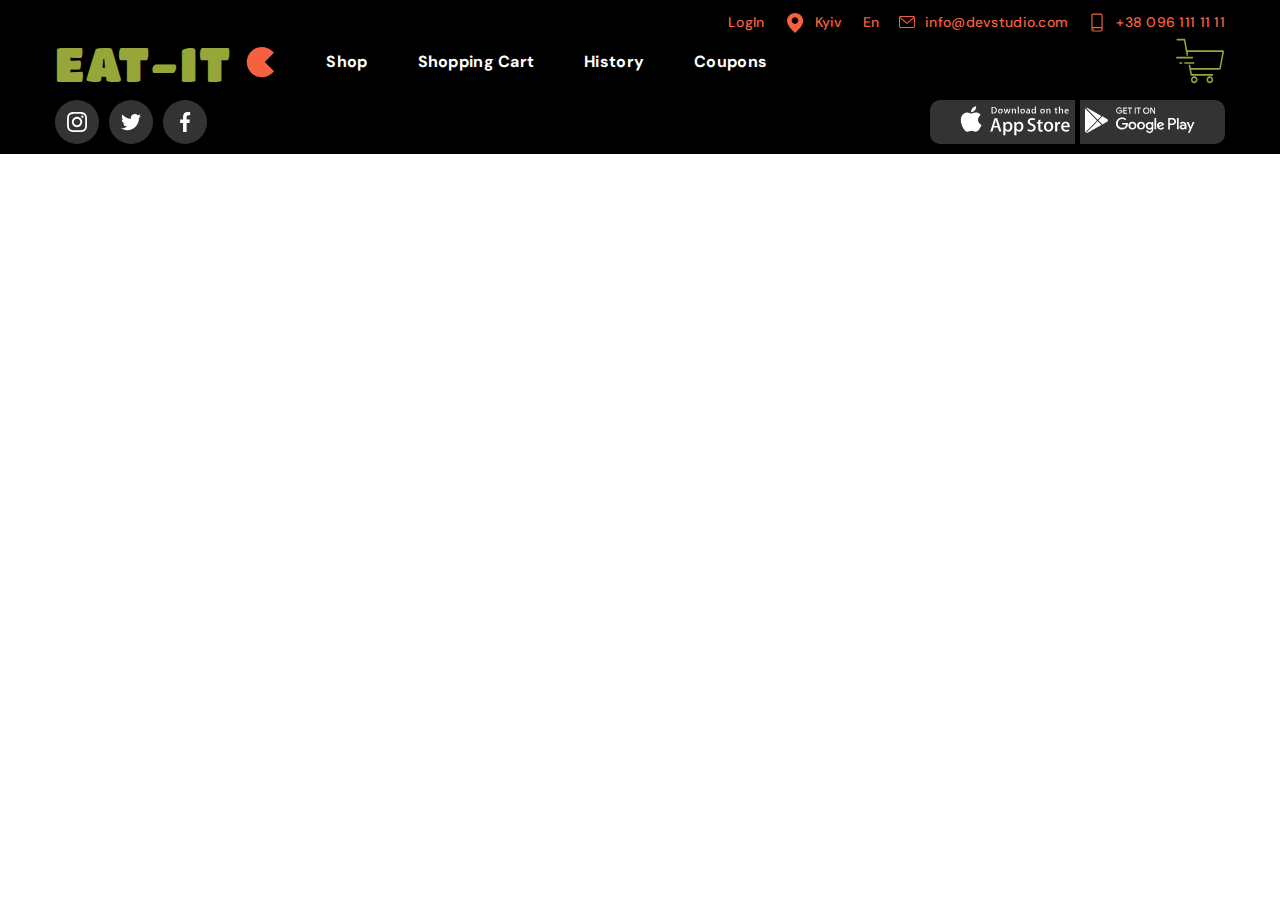
==== cart.html @ 30fa9523 "shop page" ====
<!DOCTYPE html>
<html lang="en">
  <head>
    <meta charset="UTF-8" />
    <meta http-equiv="X-UA-Compatible" content="IE=edge" />
    <meta name="viewport" content="width=device-width, initial-scale=1.0" />
    <link rel="preconnect" href="https://fonts.googleapis.com" />
    <link rel="preconnect" href="https://fonts.gstatic.com" crossorigin />
    <link
      href="https://fonts.googleapis.com/css2?family=DM+Sans:wght@400;500;700&family=Titan+One&display=swap"
      rel="stylesheet"
    />
    <link
      rel="stylesheet"
      href="https://cdnjs.cloudflare.com/ajax/libs/modern-normalize/1.1.0/modern-normalize.min.css"
      integrity="sha512-wpPYUAdjBVSE4KJnH1VR1HeZfpl1ub8YT/NKx4PuQ5NmX2tKuGu6U/JRp5y+Y8XG2tV+wKQpNHVUX03MfMFn9Q=="
      crossorigin="anonymous"
      referrerpolicy="no-referrer"
    />
    <link rel="stylesheet" href="./css/main.min.css" />
    <title>Eat-it</title>
  </head>
  <body>
    <header class="header">
      <div class="container">
        <ul class="site-settings list">
          <li class="site-settings__item">
            <a class="site-settings__link link login" href="#">LogIn</a>
          </li>
          <li class="site-settings__item">
            <a class="site-settings__link link location" href="#">
              <svg class="site-settings__icon" width="20" height="20">
                <use href="./images/icons.svg#icon-location"></use>
              </svg>
              Kyiv</a
            >
          </li>
          <li class="site-settings__item">
            <a class="site-settings__link link language" href="#">En</a>
          </li>
          <li class="site-settings__item">
            <a class="site-settings__link link" href="mailto:info@devstudio.com">
              <svg class="site-settings__icon" width="16" height="12">
                <use href="./images/icons.svg#icon-email"></use>
              </svg>
              info@devstudio.com</a
            >
          </li>
          <li class="site-settings__item">
            <a class="site-settings__link link" href="tel:+380961111111">
              <svg class="site-settings__icon" width="18" height="25">
                <use href="./images/icons.svg#icon-smartphone"></use>
              </svg>
              +38 096 111 11 11</a
            >
          </li>
        </ul>

        <div class="nav__wrapper">
          <a class="logo" href="index.html"
            >Eat-it
            <svg class="logo__icon" width="32" height="38">
              <use href="./images/icons.svg#icon-logo"></use>
            </svg>
          </a>
          <nav>
            <ul class="nav list">
              <li class="nav__item">
                <a href="./index.html" class="nav__link link">Shop</a>
              </li>
              <li class="nav__item">
                <a href="./cart.html" class="nav__link nav__link--current link">Shopping Cart</a>
              </li>
              <li class="nav__item"><a href="" class="nav__link link">History</a></li>
              <li class="nav__item"><a href="" class="nav__link link">Coupons</a></li>
            </ul>
          </nav>

          <div class="menu-box">
            <button class="open-menu-button" type="button" data-menu-open>
              <svg class="menu-button__icon" width="40" height="40">
                <use href="./images/icons.svg#icon-menu"></use>
              </svg>
            </button>
            <a href="" class="basket">
              <svg class="basket-icon--green" width="50" height="50">
                <use href="./images/icons.svg#icon-basket"></use>
              </svg>
            </a>
          </div>
        </div>

        <!-- Mobile menu____________________________ -->
        <div class="mob-menu is-hidden" data-menu>
          <button class="mob-close-button" data-menu-close>
            <svg class="mob-close-button__icon">
              <use href="./images/icons/icons.svg#icon-close-modal-window"></use>
            </svg>
          </button>
          <ul class="mob-nav-list list">
            <li class="mob-nav-list__item">
              <a class="mob-nav-list__link link mob-nav-list__link--current" href="./index.html"
                >Студия</a
              >
            </li>
            <li class="mob-nav-list__item">
              <a class="mob-nav-list__link link" href="./portfolio.html">Портфолио</a>
            </li>

            <li class="mob-nav-list__item">
              <a class="mob-nav-list__link link" href="">Контакты</a>
            </li>
          </ul>

          <div class="mob-bottom">
            <ul class="mob-auth-list list">
              <li class="mob-auth-list__item">
                <a class="mob-auth-list__link link mob-tel" href="tel:+380961111111">
                  +38 096 111 11 11</a
                >
              </li>

              <li class="mob-auth-list__item">
                <a class="mob-auth-list__link link mob-mail" href="mailto:info@devstudio.com">
                  info@devstudio.com</a
                >
              </li>
            </ul>

            <ul class="mob-social-list list">
              <li class="mob-social-list__item">
                <a
                  class="mob-social-list__link link"
                  href="https://www.instagram.com/"
                  target="_blank"
                  rel="noopener noreferrer"
                >
                  Instagram
                </a>
              </li>

              <li class="mob-social-list__item">
                <a
                  class="mob-social-list__link link"
                  href="https://twitter.com/"
                  target="_blank"
                  rel="noopener noreferrer"
                >
                  Twitter
                </a>
              </li>

              <li class="mob-social-list__item">
                <a
                  class="mob-social-list__link link"
                  href="https://www.facebook.com/"
                  target="_blank"
                  rel="noopener noreferrer"
                >
                  Facebook
                </a>
              </li>

              <li class="mob-social-list__item">
                <a
                  class="mob-social-list__link link"
                  href="https://www.linkedin.com/"
                  target="_blank"
                  rel="noopener noreferrer"
                >
                  LinkedIn
                </a>
              </li>
            </ul>
          </div>
        </div>
      </div>
    </header>

    <main></main>

    <footer class="footer">
      <div class="container footer-container">
        <!-- social -->
        <ul class="social-list list">
          <li class="social-list__item">
            <a
              class="social-list__circle social-list__circle--transparent"
              href="https://www.instagram.com/"
              target="_blank"
              rel="noopener noreferrer"
            >
              <svg class="social-list__icon social-list__icon--white">
                <use href="./images/icons.svg#icon-instagram"></use>
              </svg>
            </a>
          </li>

          <li class="social-list__item">
            <a
              class="social-list__circle social-list__circle--transparent"
              href="https://twitter.com/"
              target="_blank"
              rel="noopener noreferrer"
            >
              <svg class="social-list__icon social-list__icon--white">
                <use href="./images/icons.svg#icon-twitter"></use>
              </svg>
            </a>
          </li>

          <li class="social-list__item">
            <a
              class="social-list__circle social-list__circle--transparent"
              href="https://www.facebook.com/"
              target="_blank"
              rel="noopener noreferrer"
            >
              <svg class="social-list__icon social-list__icon--white">
                <use href="./images/icons.svg#icon-facebook"></use>
              </svg>
            </a>
          </li>
        </ul>
        <ul class="apps list">
          <li class="apps__item apps__item--apple">
            <a
              class="apps__link apps__link--apple"
              href="https://www.apple.com/ua/app-store/"
              target="_blank"
              rel="noopener noreferrer"
            >
              <svg class="apps__icon" width="112" height="40">
                <use href="./images/icons.svg#icon-appstore"></use></svg
            ></a>
          </li>
          <li class="apps__item">
            <a
              class="apps__link apps__link--android"
              href="https://play.google.com/store/games?hl=ru&gl=US"
              target="_blank"
              rel="noopener noreferrer"
            >
              <svg class="apps__icon" width="112" height="40">
                <use href="./images/icons.svg#icon-playmarket"></use></svg
            ></a>
          </li>
        </ul>
      </div>
    </footer>
    <script src="./js/menu.js"></script>
  </body>
</html>
---- css/main.min.css ----
:root{--background-white: #ffffff;--background-white-transperent:rgba(255, 255, 255,0.2);--background-dark-gray: #323232;--background-black: #000000;--text-black: #000000;--text-white: #ffffff;--text-gray: #666666;--accent-green: #96A638;--accent-green-hover: #b5c944;--accent-orange: #F66141;--accent-orange-hover: #f84720;--font-main: dm sans, sans-serif;--font-decor: titan one, sans-serif;--card-gap: 30px;--card-item-count: 1;--shadow: 0px 1px 3px rgba(0, 0, 0, 0.12), 0px 1px 1px rgba(0, 0, 0, 0.14), 0px 2px 1px rgba(0, 0, 0, 0.2);--card-shadow: 0px 1px 1px rgba(0, 0, 0, 0.12), 0px 4px 4px rgba(0, 0, 0, 0.06), 1px 4px 6px rgba(0, 0, 0, 0.16);--cubic-bezier: cubic-bezier(0.4, 0, 0.2, 1);--time-animatio: 250ms;--transition-color: color var(--time-animatio) var(--cubic-bezier)}*,*::before,*::after{box-sizing:border-box}body{margin:0px;background-color:var(--background-white);font-family:var(--font-main);font-style:normal;font-weight:500;font-size:14px;line-height:1.3;color:var(--text-black);letter-spacing:.03em}body.no-scroll{position:fixed}img{display:block;max-width:100%}p{margin-top:0px;margin-bottom:0px}.list{padding:0;margin:0;list-style:none}.link{text-decoration:none;color:inherit}h1,h2,h3{margin:0}.goods{margin:50px 0}.container{padding:0px 15px;margin-left:auto;margin-right:auto}@media screen and (min-width: 480px){.container{width:480px}}@media screen and (min-width: 768px){.container{width:768px}}@media screen and (min-width: 1200px){.container{width:1200px}}.title{margin-top:0px;margin-bottom:0px;color:var(--text-dark-gray)}.section{padding:60px 0px}.section__title{margin-bottom:30px;font-weight:700;font-size:36px;line-height:1.2;text-align:center;letter-spacing:.03em}@media screen and (min-width: 1200px){.section__title{margin-bottom:50px}}@media screen and (min-width: 1200px){.section{padding:94px 0px}}.visually-hidden{position:absolute;white-space:nowrap;width:1px;height:1px;overflow:hidden;border:0;padding:0;clip:rect(0 0 0 0);clip-path:inset(50%);margin:-1px}.button{display:flex;align-items:center;justify-content:center;min-width:200px;min-height:50px;padding:10px 30px;margin-left:auto;margin-right:auto;text-align:center;font-weight:700;font-size:16px;line-height:1.8;letter-spacing:.06em;cursor:pointer;color:var(--text-white);background-color:var(--accent-green);border:1px solid rgba(0,0,0,0);border-radius:4px;transition:background-color var(--time-animatio) var(--cubic-bezier),color var(--time-animatio) var(--cubic-bezier)}.button:hover,.button:focus{color:var(--text-balck);background-color:var(--accent-green-hover)}.mob-menu{position:fixed;left:0;top:0;width:100vw;height:100vh;padding:40px 48px;background-color:var(--background-black);display:flex;flex-direction:column;justify-content:space-between;overflow-y:auto;transform:translateX(0%);transition:transform var(--time-animatio) var(--cubic-bezier);color:var(--accent-orange)}.mob-menu.is-hidden{pointer-events:none;transform:translateX(100%)}.mob-close-button{position:absolute;top:10px;right:15px;padding:0;border:rgba(0,0,0,0);background-color:rgba(0,0,0,0);display:flex;justify-content:center;align-items:center;fill:var(--background-white);transform:rotate(0deg);cursor:pointer;transition:fill var(--time-animatio) var(--cubic-bezier),transform var(--time-animatio) var(--cubic-bezier)}.mob-close-button:hover,.mob-close-button:focus{fill:var(--accent);transform:rotate(90deg)}.mob-close-button__icon{width:40px;height:40px}.user__icon{margin-right:30px}.user-wrapper{display:flex;align-items:center}.user-name{font-weight:500;font-size:30px;line-height:1.175;letter-spacing:.02em}.mob-nav-list__item{margin-bottom:32px}.mob-nav-list__link{font-weight:500;font-size:30px;line-height:1.175;letter-spacing:.02em;color:var(--text-dark-gray);transition:var(--time-animatio) var(--cubic-bezier)}.mob-nav-list__link:hover,.mob-nav-list__link:focus{color:var(--accent-green-hover)}.mob-auth-list__item{margin-bottom:32px}.mob-tel{font-weight:500;font-size:20px;line-height:1.176;letter-spacing:.02em;color:var(--accent);transition:var(--time-animatio) var(--cubic-bezier)}.mob-tel:hover{color:var(--accent-green-hover)}@media screen and (min-width: 480px){.mob-tel{font-size:34px}}.mob-mail{font-weight:500;font-size:20px;line-height:28px;letter-spacing:.02em;transition:var(--time-animatio) var(--cubic-bezier)}.mob-mail:hover{color:var(--accent-green-hover)}.card-set{display:flex;flex-wrap:wrap;gap:var(--card-gap);align-items:center}.card-set__item{flex-basis:calc((100% - (var(--card-item-count) - 1)*var(--card-gap))/var(--card-item-count))}.logo{font-family:var(--font-decor);font-weight:400;font-size:48px;line-height:1.15;letter-spacing:.04em;text-transform:uppercase;color:var(--accent-green);text-decoration:none;margin-right:20px;transition:color var(--time-animatio) var(--cubic-bezier)}@media screen and (min-width: 1200px){.logo{margin-right:50px}}.logo:hover{color:var(--accent-green-hover)}.logo__icon{fill:var(--accent-orange)}.social-list{display:flex;justify-content:center}.social-list__item:not(:last-child){margin-right:10px}.social-list__circle{display:flex;justify-content:center;align-items:center;width:44px;height:44px;border-radius:50%;transition:background-color var(--time-animatio) var(--cubic-bezier)}.social-list__circle:hover,.social-list__circle:focus{background-color:var(--accent)}.social-list__icon{width:20px;height:20px;fill:var(--background-white);transition:fill var(--time-animatio) var(--cubic-bezier)}.social-list__circle:hover .social-list__icon,.social-list__circle:focus .social-list__icon{fill:var(--background-white)}.social-list__circle--transparent{background-color:var(--background-white-transperent)}.social-list__circle--transparent:hover,.social-list__circle--transparent:focus{background-color:var(--accent-orange)}.backdrop{position:fixed;top:0;left:0;z-index:2;width:100%;height:100%;background-color:rgba(0,0,0,.2);transition:opacity var(--time-animatio) var(--cubic-bezier)}.backdrop.is-hidden{opacity:0;pointer-events:none}.modal{position:absolute;top:50%;left:50%;transform:translate(-50%, -50%) scale(1);width:100%;max-width:450px;height:100%;max-height:609px;background-color:var(--background-white);border-radius:4px;padding:40px;transition:transform var(--time-animatio) var(--cubic-bezier)}.backdrop.is-hidden .modal{transform:translate(-50%, -50%) scale(0.9)}@media screen and (max-height: 609px){.modal{overflow-y:auto}}@media screen and (min-width: 1200px){.modal{max-width:528px;max-height:581px}}.close-button{position:absolute;top:8px;right:8px;width:30px;height:30px;border-radius:50%;display:flex;justify-content:center;align-items:center;fill:var(--text-black);background:var(--background-white);border:1px solid rgba(0,0,0,.1);box-shadow:0px 1px 3px rgba(0,0,0,0),0px 1px 1px rgba(0,0,0,0),0px 2px 1px rgba(0,0,0,0);transition:box-shadow var(--time-animatio) var(--cubic-bezier),fill var(--time-animatio) var(--cubic-bezier)}.close-button:hover,.close-button:focus{box-shadow:0px 1px 3px rgba(0,0,0,.12),0px 1px 1px rgba(0,0,0,.14),0px 2px 1px rgba(0,0,0,.2);fill:var(--accent)}.close-button__icon{width:18px;height:18px}.form-title{font-weight:700;font-size:20px;line-height:1.15;text-align:center;letter-spacing:.03em;color:var(--text-dark-gray);margin-bottom:12px}.feedback-input__label{display:block;margin-bottom:4px;font-size:12px;line-height:1.16;letter-spacing:.01em}.feedback-input__wrap{position:relative;margin-bottom:10px}.feedback-input{width:100%;height:40px;border:1px solid var(--border-gray);border-radius:4px;outline:none;padding-left:41px;transition:border var(--time-animatio) var(--cubic-bezier)}.feedback-input:hover,.feedback-input:focus{border:1px solid var(--accent)}.feedback-input__icon{position:absolute;left:12px;top:50%;transform:translateY(-50%);transition:fill var(--time-animatio) var(--cubic-bezier)}.feedback-input:hover+.feedback-input__icon,.feedback-input:focus+.feedback-input__icon{fill:var(--accent)}.user-text{width:100%;min-height:120px;border:1px solid var(--border-gray);border-radius:4px;outline:none;resize:none;padding:16px 12px;margin-bottom:20px;transition:border var(--time-animatio) var(--cubic-bezier)}.user-text::placeholder{font-size:14px;line-height:1.14;letter-spacing:.01em;color:rgba(117,117,117,.5)}.user-text:hover,.user-text:focus{border:1px solid var(--accent)}.privacy{margin-bottom:30px}.privacy__text{display:flex;align-items:center;justify-content:center;font-size:12px;line-height:1;letter-spacing:.03em;color:var(--text-gray);cursor:pointer}@media screen and (min-width: 1200px){.privacy__text{font-size:14px}}.privacy__checkbox{width:16px;height:15px;border:2px solid #212121;border-radius:2px;display:flex;align-items:center;justify-content:center;margin-right:7px;transition:border var(--time-animatio) var(--cubic-bezier)}.privacy__text:hover .privacy__checkbox{border:2px solid var(--accent)}.checkbox:focus+.privacy__text .privacy__checkbox{border:2px solid var(--accent)}.checkbox:checked+.privacy__text .privacy__checkbox{background-color:var(--accent);border:2px solid var(--accent)}.privacy__icon{fill:rgba(0,0,0,0)}.checkbox:checked+.privacy__text .privacy__icon{fill:var(--background-white)}.privacy__link{color:var(--accent)}.feedback__button{margin-left:auto;margin-right:auto;transition:background-color var(--time-animatio) var(--cubic-bezier)}.header{font-weight:500;line-height:1.1;letter-spacing:.02em;border-bottom:1px solid var(--border-gray);background-color:var(--background-black);width:100%;z-index:1;padding-top:10px}.site-settings{display:none}@media screen and (min-width: 1200px){.site-settings{display:flex;justify-content:end;align-items:center;flex-wrap:wrap}}.site-settings__link{font-size:14px;display:flex;align-items:center;color:var(--accent-orange);transition:color var(--time-animatio) var(--cubic-bezier)}.site-settings__link:hover,.site-settings__link:focus{color:var(--accent-green)}.site-settings__link .site-settings__icon{margin-right:10px;fill:currentColor;height:100%}.site-settings__item:not(:last-child){margin-right:20px}.nav__wrapper{display:flex;align-items:center;justify-content:start;flex-wrap:wrap}.nav{display:none}@media screen and (min-width: 768px){.nav{display:flex;flex-wrap:wrap}}.nav__item:not(:last-child){margin-right:50px}@media screen and (min-width: 768px){.nav__item:not(:last-child){margin-right:20px}}@media screen and (min-width: 1200px){.nav__item:not(:last-child){margin-right:50px}}.nav__link{font-weight:700;font-size:16px;line-height:1.3;padding:10px 0px;color:var(--text-white);transition:color var(--time-animatio) var(--cubic-bezier)}.nav__link:hover{color:var(--accent-orange)}.menu-box{margin-left:auto}.open-menu-button{margin-left:auto;background-color:rgba(0,0,0,0);border:none;fill:var(--text-white);transition:fill var(--time-animatio) var(--cubic-bezier)}@media screen and (min-width: 768px){.open-menu-button{display:none}}.open-menu-button:hover{fill:var(--accent-green-hover)}.basket{margin-left:auto}.basket-icon--green{fill:var(--accent-green)}.basket-icon--green:hover{fill:var(--accent-green-hover)}.nav-list{display:none}@media screen and (min-width: 768px){.nav-list{display:flex}.nav-list__item{display:flex;flex-wrap:wrap;align-items:center;padding-top:32px;padding-bottom:32px;position:relative}.nav-list .nav-list__item+.nav-list__item{margin-left:50px}.nav-list .nav-list__link{text-decoration:none;color:var(--text-dark-gray);transition:color var(--time-animatio) var(--cubic-bezier)}.nav-list .nav-list__link:hover,.nav-list .nav-list__link:focus,.nav-list .nav-list__link--current{color:var(--accent)}.nav-list .nav-list__link--current::after{content:" ";background-color:var(--accent);height:4px;width:100%;border-radius:2px;position:absolute;left:0;bottom:0px}}:root{--card-gap: 16px}.filter{background-color:var(--background-black);padding-top:20px;padding-bottom:20px;border-radius:0px 0px 10px 10px}.shops{justify-content:center}.shops__link{background-color:var(--background-dark-gray);width:110px;height:110px;display:block;padding:5px;border:1px solid var(--accent-orange);border-radius:10px;transition:background-color var(--time-animatio) var(--cubic-bezier)}.shops__link:hover{background-color:var(--accent-orange)}.shops__icon{fill:var(--accent-orange);transition:fill var(--time-animatio) var(--cubic-bezier)}.shops__link:hover .shops__icon{fill:var(--background-white)}.goods__list{--card-item-count: 4;margin-bottom:30px;justify-content:center}.goods__item{display:flex;flex-direction:column;justify-content:space-between;align-items:center;height:500px;padding:15px;background-color:var(--background-white)}.goods__item:hover{box-shadow:0px 1px 1px rgba(0,0,0,.12),0px 4px 4px rgba(0,0,0,.06),1px 4px 6px rgba(0,0,0,.16)}.goods__name{font-weight:700;font-size:22px;line-height:1.3;text-align:center;margin-bottom:20px}.goods__image{margin:0 auto;margin-bottom:20px}.goods__description{font-size:14px;line-height:1.3;text-align:center;color:var(--text-gray);margin-bottom:10px;flex-grow:1}.goods__prise{font-weight:700;font-size:20px;line-height:1.3;text-align:center;color:var(--text-black);margin-bottom:10px}.goods__button{margin-top:auto}.order{justify-content:end}.basket-icon--black{margin-left:10px;fill:var(--background-black)}.footer{padding-top:10px;padding-bottom:10px;background-color:var(--background-black)}.footer-container{display:flex;justify-content:space-between;align-items:center}.social-list{justify-content:center}.social-list__icon--white{fill:var(--background-white)}.apps{display:flex;align-items:c}.apps__item:not(:last-child){margin-right:5px}.apps__link--apple{border-radius:10px 0px 0px 10px;padding:0px 3px 0px 30px}.apps__link--android{border-radius:0px 10px 10px 0px;padding:0px 30px 0px 3px}.apps__link{display:block;background-color:var(--background-white-transperent);transition:background-color var(--time-animatio) var(--cubic-bezier)}.apps__link:hover{background-color:var(--accent-orange)}/*# sourceMappingURL=main.min.css.map */
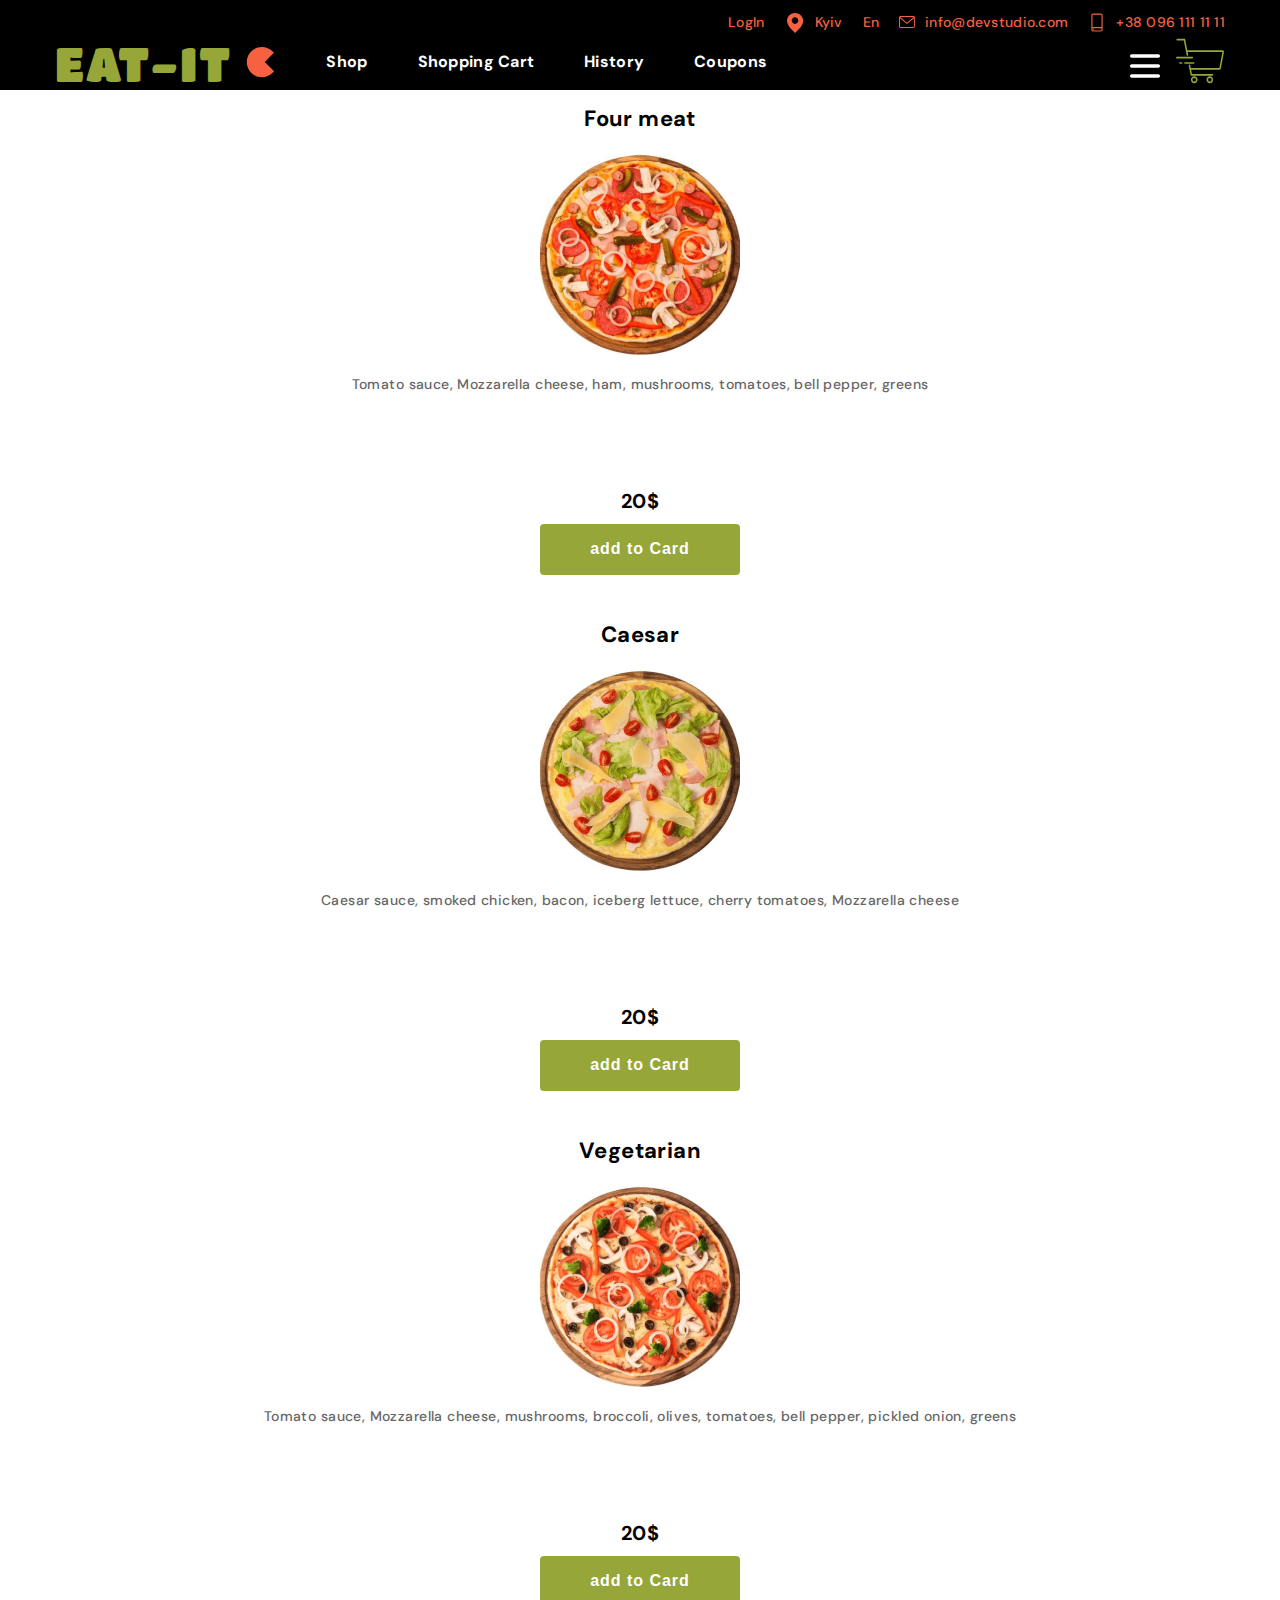
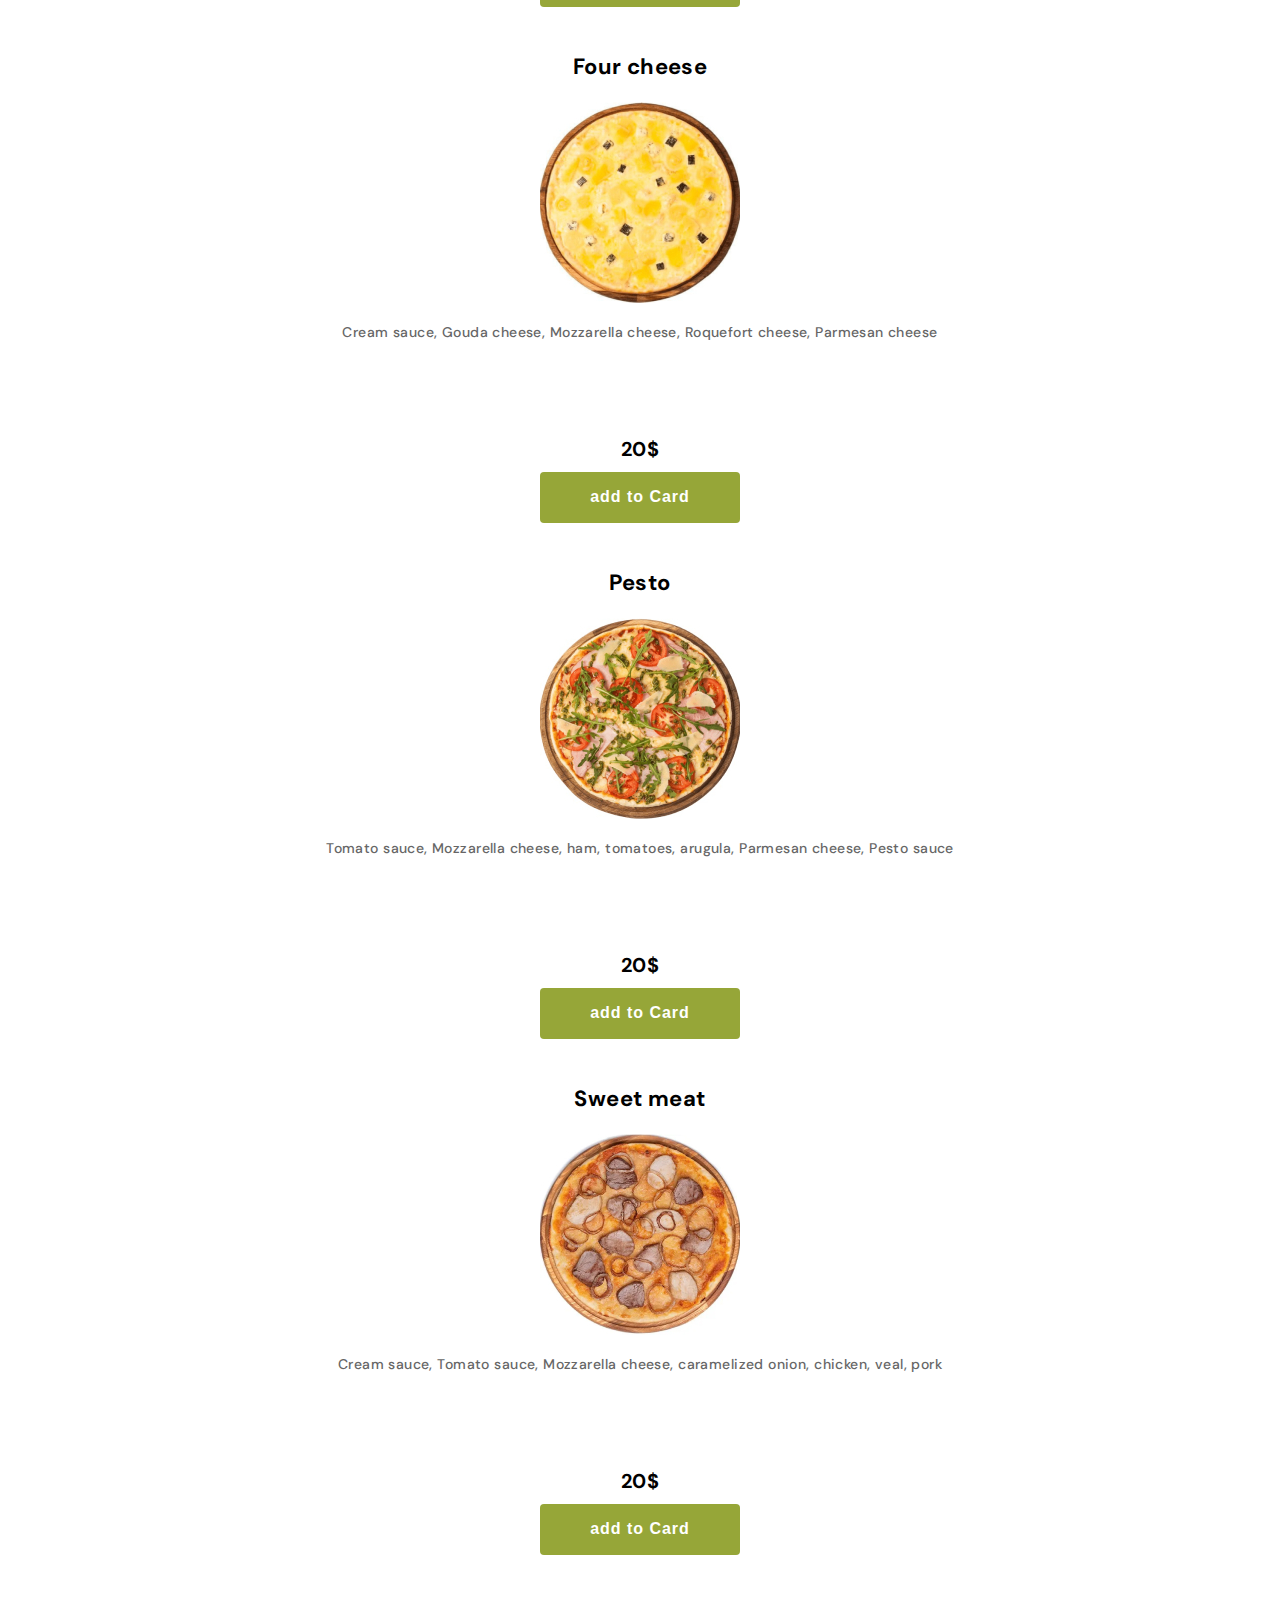
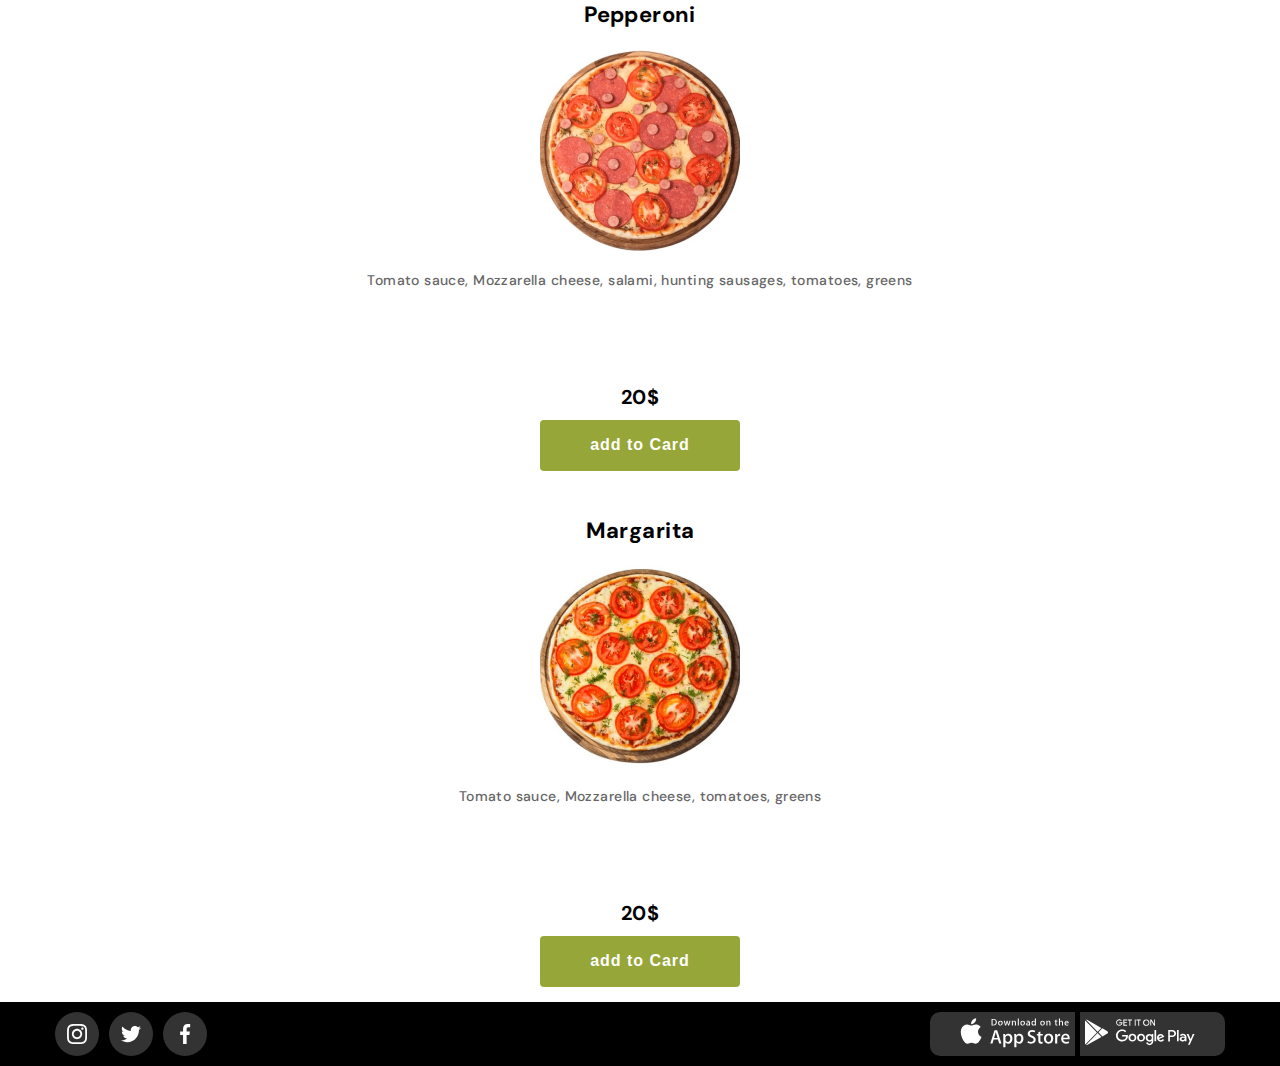
==== commit e01fab5e: "cart" ====
--- a/cart.html
+++ b/cart.html
@@ -94,7 +94,7 @@
         <div class="mob-menu is-hidden" data-menu>
           <button class="mob-close-button" data-menu-close>
             <svg class="mob-close-button__icon">
-              <use href="./images/icons/icons.svg#icon-close-modal-window"></use>
+              <use href="./images/icons.svg#icon-close"></use>
             </svg>
           </button>
           <ul class="mob-nav-list list">
@@ -177,7 +177,187 @@
       </div>
     </header>
 
-    <main></main>
+    <main>
+      <section>
+        <div class="container">
+          <h2 class="visually-hidden">Basket</h2>
+          <ul class="basket__list list card-set">
+            <li class="goods__item card-set__item">
+              <div class="goods__wrapper">
+                <h3 class="goods__name">Four meat</h3>
+                <div class="thumb">
+                  <img
+                    class="goods__image"
+                    srcset="./images/jpeg/Pizza1-@1.jpg 1x, ./images/jpeg/Pizza1-@2.jpg 2x"
+                    src="./images/jpeg/Pizza1-@1.jpg"
+                    alt="pizza"
+                    width="200"
+                  />
+                </div>
+              </div>
+              <p class="goods__description">
+                Tomato sauce, Mozzarella cheese, ham, mushrooms, tomatoes, bell pepper, greens
+              </p>
+              <div class="goods__box">
+                <p class="goods__prise">20$</p>
+                <button class="goods__button button">add to Card</button>
+              </div>
+            </li>
+
+            <li class="goods__item card-set__item">
+              <div class="goods__wrapper">
+                <h3 class="goods__name">Caesar</h3>
+                <div class="thumb">
+                  <img
+                    class="goods__image"
+                    srcset="./images/jpeg/Pizza2-@1.jpg 1x, ./images/jpeg/Pizza2-@2.jpg 2x"
+                    src="./images/jpeg/Pizza2-@1.jpg"
+                    alt="pizza"
+                    width="200"
+                  />
+                </div>
+                <p class="goods__description">
+                  Caesar sauce, smoked chicken, bacon, iceberg lettuce, cherry tomatoes, Mozzarella
+                  cheese
+                </p>
+              </div>
+              <div class="goods__box">
+                <p class="goods__prise">20$</p>
+                <button class="goods__button button">add to Card</button>
+              </div>
+            </li>
+
+            <li class="goods__item card-set__item">
+              <div class="goods__wrapper">
+                <h3 class="goods__name">Vegetarian</h3>
+                <div class="thumb">
+                  <img
+                    class="goods__image"
+                    srcset="./images/jpeg/Pizza3-@1.jpg 1x, ./images/jpeg/Pizza3-@2.jpg 2x"
+                    src="./images/jpeg/Pizza3-@1.jpg"
+                    alt="pizza"
+                    width="200"
+                  />
+                </div>
+                <p class="goods__description">
+                  Tomato sauce, Mozzarella cheese, mushrooms, broccoli, olives, tomatoes, bell
+                  pepper, pickled onion, greens
+                </p>
+              </div>
+              <div class="goods__box">
+                <p class="goods__prise">20$</p>
+                <button class="goods__button button">add to Card</button>
+              </div>
+            </li>
+            <li class="goods__item card-set__item">
+              <div class="goods__wrapper">
+                <h3 class="goods__name">Four cheese</h3>
+                <div class="thumb">
+                  <img
+                    class="goods__image"
+                    srcset="./images/jpeg/Pizza4-@1.jpg 1x, ./images/jpeg/Pizza-@2.jpg 2x"
+                    src="./images/jpeg/Pizza4-@1.jpg"
+                    alt="pizza"
+                    width="200"
+                  />
+                </div>
+                <p class="goods__description">
+                  Cream sauce, Gouda cheese, Mozzarella cheese, Roquefort cheese, Parmesan cheese
+                </p>
+              </div>
+              <div class="goods__box">
+                <p class="goods__prise">20$</p>
+                <button class="goods__button button">add to Card</button>
+              </div>
+            </li>
+            <li class="goods__item card-set__item">
+              <div class="goods__wrapper">
+                <h3 class="goods__name">Pesto</h3>
+                <div class="thumb">
+                  <img
+                    class="goods__image"
+                    srcset="./images/jpeg/Pizza5-@1.jpg 1x, ./images/jpeg/Pizza5-@2.jpg 2x"
+                    src="./images/jpeg/Pizza5-@1.jpg"
+                    alt="pizza"
+                    width="200"
+                  />
+                </div>
+                <p class="goods__description">
+                  Tomato sauce, Mozzarella cheese, ham, tomatoes, arugula, Parmesan cheese, Pesto
+                  sauce
+                </p>
+              </div>
+              <div class="goods__box">
+                <p class="goods__prise">20$</p>
+                <button class="goods__button button">add to Card</button>
+              </div>
+            </li>
+            <li class="goods__item card-set__item">
+              <div class="goods__wrapper">
+                <h3 class="goods__name">Sweet meat</h3>
+                <div class="thumb">
+                  <img
+                    class="goods__image"
+                    srcset="./images/jpeg/Pizza6-@1.jpg 1x, ./images/jpeg/Pizza6-@2.jpg 2x"
+                    src="./images/jpeg/Pizza6-@1.jpg"
+                    alt="pizza"
+                    width="200"
+                  />
+                </div>
+                <p class="goods__description">
+                  Cream sauce, Tomato sauce, Mozzarella cheese, caramelized onion, chicken, veal,
+                  pork
+                </p>
+              </div>
+              <div class="goods__box">
+                <p class="goods__prise">20$</p>
+                <button class="goods__button button">add to Card</button>
+              </div>
+            </li>
+            <li class="goods__item card-set__item">
+              <div class="goods__wrapper">
+                <h3 class="goods__name">Pepperoni</h3>
+                <div class="thumb">
+                  <img
+                    class="goods__image"
+                    srcset="./images/jpeg/Pizza7-@1.jpg 1x, ./images/jpeg/Pizza7-@2.jpg 2x"
+                    src="./images/jpeg/Pizza7-@1.jpg"
+                    alt="pizza"
+                    width="200"
+                  />
+                </div>
+                <p class="goods__description">
+                  Tomato sauce, Mozzarella cheese, salami, hunting sausages, tomatoes, greens
+                </p>
+              </div>
+              <div class="goods__box">
+                <p class="goods__prise">20$</p>
+                <button class="goods__button button">add to Card</button>
+              </div>
+            </li>
+            <li class="goods__item card-set__item">
+              <div class="goods__wrapper">
+                <h3 class="goods__name">Margarita</h3>
+                <div class="thumb">
+                  <img
+                    class="goods__image"
+                    srcset="./images/jpeg/Pizza8-@1.jpg 1x, ./images/jpeg/Pizza8-@2.jpg 2x"
+                    src="./images/jpeg/Pizza8-@1.jpg"
+                    alt="pizza"
+                    width="200"
+                  />
+                </div>
+                <p class="goods__description">Tomato sauce, Mozzarella cheese, tomatoes, greens</p>
+              </div>
+              <div class="goods__box">
+                <p class="goods__prise">20$</p>
+                <button class="goods__button button">add to Card</button>
+              </div>
+            </li>
+          </ul>
+        </div>
+      </section>
+    </main>
 
     <footer class="footer">
       <div class="container footer-container">
--- a/css/main.min.css
+++ b/css/main.min.css
@@ -1 +1 @@
-:root{--background-white: #ffffff;--background-white-transperent:rgba(255, 255, 255,0.2);--background-dark-gray: #323232;--background-black: #000000;--text-black: #000000;--text-white: #ffffff;--text-gray: #666666;--accent-green: #96A638;--accent-green-hover: #b5c944;--accent-orange: #F66141;--accent-orange-hover: #f84720;--font-main: dm sans, sans-serif;--font-decor: titan one, sans-serif;--card-gap: 30px;--card-item-count: 1;--shadow: 0px 1px 3px rgba(0, 0, 0, 0.12), 0px 1px 1px rgba(0, 0, 0, 0.14), 0px 2px 1px rgba(0, 0, 0, 0.2);--card-shadow: 0px 1px 1px rgba(0, 0, 0, 0.12), 0px 4px 4px rgba(0, 0, 0, 0.06), 1px 4px 6px rgba(0, 0, 0, 0.16);--cubic-bezier: cubic-bezier(0.4, 0, 0.2, 1);--time-animatio: 250ms;--transition-color: color var(--time-animatio) var(--cubic-bezier)}*,*::before,*::after{box-sizing:border-box}body{margin:0px;background-color:var(--background-white);font-family:var(--font-main);font-style:normal;font-weight:500;font-size:14px;line-height:1.3;color:var(--text-black);letter-spacing:.03em}body.no-scroll{position:fixed}img{display:block;max-width:100%}p{margin-top:0px;margin-bottom:0px}.list{padding:0;margin:0;list-style:none}.link{text-decoration:none;color:inherit}h1,h2,h3{margin:0}.goods{margin:50px 0}.container{padding:0px 15px;margin-left:auto;margin-right:auto}@media screen and (min-width: 480px){.container{width:480px}}@media screen and (min-width: 768px){.container{width:768px}}@media screen and (min-width: 1200px){.container{width:1200px}}.title{margin-top:0px;margin-bottom:0px;color:var(--text-dark-gray)}.section{padding:60px 0px}.section__title{margin-bottom:30px;font-weight:700;font-size:36px;line-height:1.2;text-align:center;letter-spacing:.03em}@media screen and (min-width: 1200px){.section__title{margin-bottom:50px}}@media screen and (min-width: 1200px){.section{padding:94px 0px}}.visually-hidden{position:absolute;white-space:nowrap;width:1px;height:1px;overflow:hidden;border:0;padding:0;clip:rect(0 0 0 0);clip-path:inset(50%);margin:-1px}.button{display:flex;align-items:center;justify-content:center;min-width:200px;min-height:50px;padding:10px 30px;margin-left:auto;margin-right:auto;text-align:center;font-weight:700;font-size:16px;line-height:1.8;letter-spacing:.06em;cursor:pointer;color:var(--text-white);background-color:var(--accent-green);border:1px solid rgba(0,0,0,0);border-radius:4px;transition:background-color var(--time-animatio) var(--cubic-bezier),color var(--time-animatio) var(--cubic-bezier)}.button:hover,.button:focus{color:var(--text-balck);background-color:var(--accent-green-hover)}.mob-menu{position:fixed;left:0;top:0;width:100vw;height:100vh;padding:40px 48px;background-color:var(--background-black);display:flex;flex-direction:column;justify-content:space-between;overflow-y:auto;transform:translateX(0%);transition:transform var(--time-animatio) var(--cubic-bezier);color:var(--accent-orange)}.mob-menu.is-hidden{pointer-events:none;transform:translateX(100%)}.mob-close-button{position:absolute;top:10px;right:15px;padding:0;border:rgba(0,0,0,0);background-color:rgba(0,0,0,0);display:flex;justify-content:center;align-items:center;fill:var(--background-white);transform:rotate(0deg);cursor:pointer;transition:fill var(--time-animatio) var(--cubic-bezier),transform var(--time-animatio) var(--cubic-bezier)}.mob-close-button:hover,.mob-close-button:focus{fill:var(--accent);transform:rotate(90deg)}.mob-close-button__icon{width:40px;height:40px}.user__icon{margin-right:30px}.user-wrapper{display:flex;align-items:center}.user-name{font-weight:500;font-size:30px;line-height:1.175;letter-spacing:.02em}.mob-nav-list__item{margin-bottom:32px}.mob-nav-list__link{font-weight:500;font-size:30px;line-height:1.175;letter-spacing:.02em;color:var(--text-dark-gray);transition:var(--time-animatio) var(--cubic-bezier)}.mob-nav-list__link:hover,.mob-nav-list__link:focus{color:var(--accent-green-hover)}.mob-auth-list__item{margin-bottom:32px}.mob-tel{font-weight:500;font-size:20px;line-height:1.176;letter-spacing:.02em;color:var(--accent);transition:var(--time-animatio) var(--cubic-bezier)}.mob-tel:hover{color:var(--accent-green-hover)}@media screen and (min-width: 480px){.mob-tel{font-size:34px}}.mob-mail{font-weight:500;font-size:20px;line-height:28px;letter-spacing:.02em;transition:var(--time-animatio) var(--cubic-bezier)}.mob-mail:hover{color:var(--accent-green-hover)}.card-set{display:flex;flex-wrap:wrap;gap:var(--card-gap);align-items:center}.card-set__item{flex-basis:calc((100% - (var(--card-item-count) - 1)*var(--card-gap))/var(--card-item-count))}.logo{font-family:var(--font-decor);font-weight:400;font-size:48px;line-height:1.15;letter-spacing:.04em;text-transform:uppercase;color:var(--accent-green);text-decoration:none;margin-right:20px;transition:color var(--time-animatio) var(--cubic-bezier)}@media screen and (min-width: 1200px){.logo{margin-right:50px}}.logo:hover{color:var(--accent-green-hover)}.logo__icon{fill:var(--accent-orange)}.social-list{display:flex;justify-content:center}.social-list__item:not(:last-child){margin-right:10px}.social-list__circle{display:flex;justify-content:center;align-items:center;width:44px;height:44px;border-radius:50%;transition:background-color var(--time-animatio) var(--cubic-bezier)}.social-list__circle:hover,.social-list__circle:focus{background-color:var(--accent)}.social-list__icon{width:20px;height:20px;fill:var(--background-white);transition:fill var(--time-animatio) var(--cubic-bezier)}.social-list__circle:hover .social-list__icon,.social-list__circle:focus .social-list__icon{fill:var(--background-white)}.social-list__circle--transparent{background-color:var(--background-white-transperent)}.social-list__circle--transparent:hover,.social-list__circle--transparent:focus{background-color:var(--accent-orange)}.backdrop{position:fixed;top:0;left:0;z-index:2;width:100%;height:100%;background-color:rgba(0,0,0,.2);transition:opacity var(--time-animatio) var(--cubic-bezier)}.backdrop.is-hidden{opacity:0;pointer-events:none}.modal{position:absolute;top:50%;left:50%;transform:translate(-50%, -50%) scale(1);width:100%;max-width:450px;height:100%;max-height:609px;background-color:var(--background-white);border-radius:4px;padding:40px;transition:transform var(--time-animatio) var(--cubic-bezier)}.backdrop.is-hidden .modal{transform:translate(-50%, -50%) scale(0.9)}@media screen and (max-height: 609px){.modal{overflow-y:auto}}@media screen and (min-width: 1200px){.modal{max-width:528px;max-height:581px}}.close-button{position:absolute;top:8px;right:8px;width:30px;height:30px;border-radius:50%;display:flex;justify-content:center;align-items:center;fill:var(--text-black);background:var(--background-white);border:1px solid rgba(0,0,0,.1);box-shadow:0px 1px 3px rgba(0,0,0,0),0px 1px 1px rgba(0,0,0,0),0px 2px 1px rgba(0,0,0,0);transition:box-shadow var(--time-animatio) var(--cubic-bezier),fill var(--time-animatio) var(--cubic-bezier)}.close-button:hover,.close-button:focus{box-shadow:0px 1px 3px rgba(0,0,0,.12),0px 1px 1px rgba(0,0,0,.14),0px 2px 1px rgba(0,0,0,.2);fill:var(--accent)}.close-button__icon{width:18px;height:18px}.form-title{font-weight:700;font-size:20px;line-height:1.15;text-align:center;letter-spacing:.03em;color:var(--text-dark-gray);margin-bottom:12px}.feedback-input__label{display:block;margin-bottom:4px;font-size:12px;line-height:1.16;letter-spacing:.01em}.feedback-input__wrap{position:relative;margin-bottom:10px}.feedback-input{width:100%;height:40px;border:1px solid var(--border-gray);border-radius:4px;outline:none;padding-left:41px;transition:border var(--time-animatio) var(--cubic-bezier)}.feedback-input:hover,.feedback-input:focus{border:1px solid var(--accent)}.feedback-input__icon{position:absolute;left:12px;top:50%;transform:translateY(-50%);transition:fill var(--time-animatio) var(--cubic-bezier)}.feedback-input:hover+.feedback-input__icon,.feedback-input:focus+.feedback-input__icon{fill:var(--accent)}.user-text{width:100%;min-height:120px;border:1px solid var(--border-gray);border-radius:4px;outline:none;resize:none;padding:16px 12px;margin-bottom:20px;transition:border var(--time-animatio) var(--cubic-bezier)}.user-text::placeholder{font-size:14px;line-height:1.14;letter-spacing:.01em;color:rgba(117,117,117,.5)}.user-text:hover,.user-text:focus{border:1px solid var(--accent)}.privacy{margin-bottom:30px}.privacy__text{display:flex;align-items:center;justify-content:center;font-size:12px;line-height:1;letter-spacing:.03em;color:var(--text-gray);cursor:pointer}@media screen and (min-width: 1200px){.privacy__text{font-size:14px}}.privacy__checkbox{width:16px;height:15px;border:2px solid #212121;border-radius:2px;display:flex;align-items:center;justify-content:center;margin-right:7px;transition:border var(--time-animatio) var(--cubic-bezier)}.privacy__text:hover .privacy__checkbox{border:2px solid var(--accent)}.checkbox:focus+.privacy__text .privacy__checkbox{border:2px solid var(--accent)}.checkbox:checked+.privacy__text .privacy__checkbox{background-color:var(--accent);border:2px solid var(--accent)}.privacy__icon{fill:rgba(0,0,0,0)}.checkbox:checked+.privacy__text .privacy__icon{fill:var(--background-white)}.privacy__link{color:var(--accent)}.feedback__button{margin-left:auto;margin-right:auto;transition:background-color var(--time-animatio) var(--cubic-bezier)}.header{font-weight:500;line-height:1.1;letter-spacing:.02em;border-bottom:1px solid var(--border-gray);background-color:var(--background-black);width:100%;z-index:1;padding-top:10px}.site-settings{display:none}@media screen and (min-width: 1200px){.site-settings{display:flex;justify-content:end;align-items:center;flex-wrap:wrap}}.site-settings__link{font-size:14px;display:flex;align-items:center;color:var(--accent-orange);transition:color var(--time-animatio) var(--cubic-bezier)}.site-settings__link:hover,.site-settings__link:focus{color:var(--accent-green)}.site-settings__link .site-settings__icon{margin-right:10px;fill:currentColor;height:100%}.site-settings__item:not(:last-child){margin-right:20px}.nav__wrapper{display:flex;align-items:center;justify-content:start;flex-wrap:wrap}.nav{display:none}@media screen and (min-width: 768px){.nav{display:flex;flex-wrap:wrap}}.nav__item:not(:last-child){margin-right:50px}@media screen and (min-width: 768px){.nav__item:not(:last-child){margin-right:20px}}@media screen and (min-width: 1200px){.nav__item:not(:last-child){margin-right:50px}}.nav__link{font-weight:700;font-size:16px;line-height:1.3;padding:10px 0px;color:var(--text-white);transition:color var(--time-animatio) var(--cubic-bezier)}.nav__link:hover{color:var(--accent-orange)}.menu-box{margin-left:auto}.open-menu-button{margin-left:auto;background-color:rgba(0,0,0,0);border:none;fill:var(--text-white);transition:fill var(--time-animatio) var(--cubic-bezier)}@media screen and (min-width: 768px){.open-menu-button{display:none}}.open-menu-button:hover{fill:var(--accent-green-hover)}.basket{margin-left:auto}.basket-icon--green{fill:var(--accent-green)}.basket-icon--green:hover{fill:var(--accent-green-hover)}.nav-list{display:none}@media screen and (min-width: 768px){.nav-list{display:flex}.nav-list__item{display:flex;flex-wrap:wrap;align-items:center;padding-top:32px;padding-bottom:32px;position:relative}.nav-list .nav-list__item+.nav-list__item{margin-left:50px}.nav-list .nav-list__link{text-decoration:none;color:var(--text-dark-gray);transition:color var(--time-animatio) var(--cubic-bezier)}.nav-list .nav-list__link:hover,.nav-list .nav-list__link:focus,.nav-list .nav-list__link--current{color:var(--accent)}.nav-list .nav-list__link--current::after{content:" ";background-color:var(--accent);height:4px;width:100%;border-radius:2px;position:absolute;left:0;bottom:0px}}:root{--card-gap: 16px}.filter{background-color:var(--background-black);padding-top:20px;padding-bottom:20px;border-radius:0px 0px 10px 10px}.shops{justify-content:center}.shops__link{background-color:var(--background-dark-gray);width:110px;height:110px;display:block;padding:5px;border:1px solid var(--accent-orange);border-radius:10px;transition:background-color var(--time-animatio) var(--cubic-bezier)}.shops__link:hover{background-color:var(--accent-orange)}.shops__icon{fill:var(--accent-orange);transition:fill var(--time-animatio) var(--cubic-bezier)}.shops__link:hover .shops__icon{fill:var(--background-white)}.goods__list{--card-item-count: 4;margin-bottom:30px;justify-content:center}.goods__item{display:flex;flex-direction:column;justify-content:space-between;align-items:center;height:500px;padding:15px;background-color:var(--background-white)}.goods__item:hover{box-shadow:0px 1px 1px rgba(0,0,0,.12),0px 4px 4px rgba(0,0,0,.06),1px 4px 6px rgba(0,0,0,.16)}.goods__name{font-weight:700;font-size:22px;line-height:1.3;text-align:center;margin-bottom:20px}.goods__image{margin:0 auto;margin-bottom:20px}.goods__description{font-size:14px;line-height:1.3;text-align:center;color:var(--text-gray);margin-bottom:10px;flex-grow:1}.goods__prise{font-weight:700;font-size:20px;line-height:1.3;text-align:center;color:var(--text-black);margin-bottom:10px}.goods__button{margin-top:auto}.order{justify-content:end}.basket-icon--black{margin-left:10px;fill:var(--background-black)}.footer{padding-top:10px;padding-bottom:10px;background-color:var(--background-black)}.footer-container{display:flex;justify-content:space-between;align-items:center}.social-list{justify-content:center}.social-list__icon--white{fill:var(--background-white)}.apps{display:flex;align-items:c}.apps__item:not(:last-child){margin-right:5px}.apps__link--apple{border-radius:10px 0px 0px 10px;padding:0px 3px 0px 30px}.apps__link--android{border-radius:0px 10px 10px 0px;padding:0px 30px 0px 3px}.apps__link{display:block;background-color:var(--background-white-transperent);transition:background-color var(--time-animatio) var(--cubic-bezier)}.apps__link:hover{background-color:var(--accent-orange)}/*# sourceMappingURL=main.min.css.map */+:root{--background-white: #ffffff;--background-white-transperent:rgba(255, 255, 255,0.2);--background-dark-gray: #323232;--background-black: #000000;--text-black: #000000;--text-white: #ffffff;--text-gray: #666666;--accent-green: #96A638;--accent-green-hover: #b5c944;--accent-orange: #F66141;--accent-orange-hover: #f84720;--font-main: dm sans, sans-serif;--font-decor: titan one, sans-serif;--card-gap: 30px;--card-item-count: 1;--shadow: 0px 1px 3px rgba(0, 0, 0, 0.12), 0px 1px 1px rgba(0, 0, 0, 0.14), 0px 2px 1px rgba(0, 0, 0, 0.2);--card-shadow: 0px 1px 1px rgba(0, 0, 0, 0.12), 0px 4px 4px rgba(0, 0, 0, 0.06), 1px 4px 6px rgba(0, 0, 0, 0.16);--cubic-bezier: cubic-bezier(0.4, 0, 0.2, 1);--time-animatio: 250ms;--transition-color: color var(--time-animatio) var(--cubic-bezier)}*,*::before,*::after{box-sizing:border-box}body{margin:0px;background-color:var(--background-white);font-family:var(--font-main);font-style:normal;font-weight:500;font-size:14px;line-height:1.3;color:var(--text-black);letter-spacing:.03em}body.no-scroll{position:fixed}img{display:block;max-width:100%}p{margin-top:0px;margin-bottom:0px}.list{padding:0;margin:0;list-style:none}.link{text-decoration:none;color:inherit}h1,h2,h3{margin:0}.goods{margin:50px 0}.container{padding:0px 15px;margin-left:auto;margin-right:auto}@media screen and (min-width: 480px){.container{width:480px}}@media screen and (min-width: 768px){.container{width:768px}}@media screen and (min-width: 1200px){.container{width:1200px}}.title{margin-top:0px;margin-bottom:0px;color:var(--text-dark-gray)}.section{padding:60px 0px}.section__title{margin-bottom:30px;font-weight:700;font-size:36px;line-height:1.2;text-align:center;letter-spacing:.03em}@media screen and (min-width: 1200px){.section__title{margin-bottom:50px}}@media screen and (min-width: 1200px){.section{padding:94px 0px}}.visually-hidden{position:absolute;white-space:nowrap;width:1px;height:1px;overflow:hidden;border:0;padding:0;clip:rect(0 0 0 0);clip-path:inset(50%);margin:-1px}.button{display:flex;align-items:center;justify-content:center;min-width:200px;min-height:50px;padding:10px 30px;margin-left:auto;margin-right:auto;text-align:center;font-weight:700;font-size:16px;line-height:1.8;letter-spacing:.06em;cursor:pointer;color:var(--text-white);background-color:var(--accent-green);border:1px solid rgba(0,0,0,0);border-radius:4px;transition:background-color var(--time-animatio) var(--cubic-bezier),color var(--time-animatio) var(--cubic-bezier)}.button:hover,.button:focus{color:var(--text-balck);background-color:var(--accent-green-hover)}.mob-menu{position:fixed;left:0;top:0;width:100vw;height:100vh;padding:40px 48px;background-color:var(--background-black);display:flex;flex-direction:column;justify-content:space-between;overflow-y:auto;transform:translateX(0%);transition:transform var(--time-animatio) var(--cubic-bezier);color:var(--accent-orange);z-index:10}.mob-menu.is-hidden{pointer-events:none;transform:translateX(100%)}.mob-close-button{position:absolute;top:10px;right:15px;padding:0;border:rgba(0,0,0,0);background-color:rgba(0,0,0,0);display:flex;justify-content:center;align-items:center;fill:var(--background-white);transform:rotate(0deg);cursor:pointer;transition:fill var(--time-animatio) var(--cubic-bezier),transform var(--time-animatio) var(--cubic-bezier)}.mob-close-button:hover,.mob-close-button:focus{fill:var(--accent);transform:rotate(90deg)}.mob-close-button__icon{width:40px;height:40px}.user__icon{margin-right:30px}.user-wrapper{display:flex;align-items:center}.user-name{font-weight:500;font-size:30px;line-height:1.175;letter-spacing:.02em}.mob-nav-list__item{margin-bottom:32px}.mob-nav-list__link{font-weight:500;font-size:30px;line-height:1.175;letter-spacing:.02em;color:var(--text-dark-gray);transition:var(--time-animatio) var(--cubic-bezier)}.mob-nav-list__link:hover,.mob-nav-list__link:focus{color:var(--accent-green-hover)}.mob-auth-list__item{margin-bottom:32px}.mob-tel{font-weight:500;font-size:20px;line-height:1.176;letter-spacing:.02em;color:var(--accent);transition:var(--time-animatio) var(--cubic-bezier)}.mob-tel:hover{color:var(--accent-green-hover)}@media screen and (min-width: 480px){.mob-tel{font-size:34px}}.mob-mail{font-weight:500;font-size:20px;line-height:28px;letter-spacing:.02em;transition:var(--time-animatio) var(--cubic-bezier)}.mob-mail:hover{color:var(--accent-green-hover)}.card-set{display:flex;flex-wrap:wrap;gap:var(--card-gap);align-items:center}.card-set__item{flex-basis:calc((100% - (var(--card-item-count) - 1)*var(--card-gap))/var(--card-item-count))}.logo{font-family:var(--font-decor);font-weight:400;font-size:48px;line-height:1.15;letter-spacing:.04em;text-transform:uppercase;color:var(--accent-green);text-decoration:none;margin-right:20px;transition:color var(--time-animatio) var(--cubic-bezier)}@media screen and (min-width: 1200px){.logo{margin-right:50px}}.logo:hover{color:var(--accent-green-hover)}.logo__icon{fill:var(--accent-orange)}.social-list{display:flex;justify-content:center}.social-list__item:not(:last-child){margin-right:10px}.social-list__circle{display:flex;justify-content:center;align-items:center;width:44px;height:44px;border-radius:50%;transition:background-color var(--time-animatio) var(--cubic-bezier)}.social-list__circle:hover,.social-list__circle:focus{background-color:var(--accent)}.social-list__icon{width:20px;height:20px;fill:var(--background-white);transition:fill var(--time-animatio) var(--cubic-bezier)}.social-list__circle:hover .social-list__icon,.social-list__circle:focus .social-list__icon{fill:var(--background-white)}.social-list__circle--transparent{background-color:var(--background-white-transperent)}.social-list__circle--transparent:hover,.social-list__circle--transparent:focus{background-color:var(--accent-orange)}.backdrop{position:fixed;top:0;left:0;z-index:2;width:100%;height:100%;background-color:rgba(0,0,0,.2);transition:opacity var(--time-animatio) var(--cubic-bezier)}.backdrop.is-hidden{opacity:0;pointer-events:none}.modal{position:absolute;top:50%;left:50%;transform:translate(-50%, -50%) scale(1);width:100%;max-width:450px;height:100%;max-height:609px;background-color:var(--background-white);border-radius:4px;padding:40px;transition:transform var(--time-animatio) var(--cubic-bezier)}.backdrop.is-hidden .modal{transform:translate(-50%, -50%) scale(0.9)}@media screen and (max-height: 609px){.modal{overflow-y:auto}}@media screen and (min-width: 1200px){.modal{max-width:528px;max-height:581px}}.close-button{position:absolute;top:8px;right:8px;width:30px;height:30px;border-radius:50%;display:flex;justify-content:center;align-items:center;fill:var(--text-black);background:var(--background-white);border:1px solid rgba(0,0,0,.1);box-shadow:0px 1px 3px rgba(0,0,0,0),0px 1px 1px rgba(0,0,0,0),0px 2px 1px rgba(0,0,0,0);transition:box-shadow var(--time-animatio) var(--cubic-bezier),fill var(--time-animatio) var(--cubic-bezier)}.close-button:hover,.close-button:focus{box-shadow:0px 1px 3px rgba(0,0,0,.12),0px 1px 1px rgba(0,0,0,.14),0px 2px 1px rgba(0,0,0,.2);fill:var(--accent)}.close-button__icon{width:18px;height:18px}.form-title{font-weight:700;font-size:20px;line-height:1.15;text-align:center;letter-spacing:.03em;color:var(--text-dark-gray);margin-bottom:12px}.feedback-input__label{display:block;margin-bottom:4px;font-size:12px;line-height:1.16;letter-spacing:.01em}.feedback-input__wrap{position:relative;margin-bottom:10px}.feedback-input{width:100%;height:40px;border:1px solid var(--border-gray);border-radius:4px;outline:none;padding-left:41px;transition:border var(--time-animatio) var(--cubic-bezier)}.feedback-input:hover,.feedback-input:focus{border:1px solid var(--accent)}.feedback-input__icon{position:absolute;left:12px;top:50%;transform:translateY(-50%);transition:fill var(--time-animatio) var(--cubic-bezier)}.feedback-input:hover+.feedback-input__icon,.feedback-input:focus+.feedback-input__icon{fill:var(--accent)}.user-text{width:100%;min-height:120px;border:1px solid var(--border-gray);border-radius:4px;outline:none;resize:none;padding:16px 12px;margin-bottom:20px;transition:border var(--time-animatio) var(--cubic-bezier)}.user-text::placeholder{font-size:14px;line-height:1.14;letter-spacing:.01em;color:rgba(117,117,117,.5)}.user-text:hover,.user-text:focus{border:1px solid var(--accent)}.privacy{margin-bottom:30px}.privacy__text{display:flex;align-items:center;justify-content:center;font-size:12px;line-height:1;letter-spacing:.03em;color:var(--text-gray);cursor:pointer}@media screen and (min-width: 1200px){.privacy__text{font-size:14px}}.privacy__checkbox{width:16px;height:15px;border:2px solid #212121;border-radius:2px;display:flex;align-items:center;justify-content:center;margin-right:7px;transition:border var(--time-animatio) var(--cubic-bezier)}.privacy__text:hover .privacy__checkbox{border:2px solid var(--accent)}.checkbox:focus+.privacy__text .privacy__checkbox{border:2px solid var(--accent)}.checkbox:checked+.privacy__text .privacy__checkbox{background-color:var(--accent);border:2px solid var(--accent)}.privacy__icon{fill:rgba(0,0,0,0)}.checkbox:checked+.privacy__text .privacy__icon{fill:var(--background-white)}.privacy__link{color:var(--accent)}.feedback__button{margin-left:auto;margin-right:auto;transition:background-color var(--time-animatio) var(--cubic-bezier)}.header{font-weight:500;line-height:1.1;letter-spacing:.02em;border-bottom:1px solid var(--border-gray);background-color:var(--background-black);width:100%;z-index:1;padding-top:10px}.site-settings{display:none}@media screen and (min-width: 1200px){.site-settings{display:flex;justify-content:end;align-items:center;flex-wrap:wrap}}.site-settings__link{font-size:14px;display:flex;align-items:center;color:var(--accent-orange);transition:color var(--time-animatio) var(--cubic-bezier)}.site-settings__link:hover,.site-settings__link:focus{color:var(--accent-green)}.site-settings__link .site-settings__icon{margin-right:10px;fill:currentColor;height:100%}.site-settings__item:not(:last-child){margin-right:20px}.nav__wrapper{display:flex;align-items:center;justify-content:start;flex-wrap:wrap}.nav{display:none}@media screen and (min-width: 768px){.nav{display:flex;flex-wrap:wrap}}.nav__item:not(:last-child){margin-right:50px}@media screen and (min-width: 768px){.nav__item:not(:last-child){margin-right:20px}}@media screen and (min-width: 1200px){.nav__item:not(:last-child){margin-right:50px}}.nav__link{font-weight:700;font-size:16px;line-height:1.3;padding:10px 0px;color:var(--text-white);transition:color var(--time-animatio) var(--cubic-bezier)}.nav__link:hover{color:var(--accent-orange)}.menu-box{margin-left:auto}.open-menu-button{margin-left:auto;background-color:rgba(0,0,0,0);border:none;fill:var(--text-white);transition:fill var(--time-animatio) var(--cubic-bezier)}.open-menu-button:hover{fill:var(--accent-green-hover)}.basket{margin-left:auto}.basket-icon--green{fill:var(--accent-green)}.basket-icon--green:hover{fill:var(--accent-green-hover)}.nav-list{display:none}@media screen and (min-width: 768px){.nav-list{display:flex}.nav-list__item{display:flex;flex-wrap:wrap;align-items:center;padding-top:32px;padding-bottom:32px;position:relative}.nav-list .nav-list__item+.nav-list__item{margin-left:50px}.nav-list .nav-list__link{text-decoration:none;color:var(--text-dark-gray);transition:color var(--time-animatio) var(--cubic-bezier)}.nav-list .nav-list__link:hover,.nav-list .nav-list__link:focus,.nav-list .nav-list__link--current{color:var(--accent)}.nav-list .nav-list__link--current::after{content:" ";background-color:var(--accent);height:4px;width:100%;border-radius:2px;position:absolute;left:0;bottom:0px}}:root{--card-gap: 16px}.filter{background-color:var(--background-black);padding-top:20px;padding-bottom:20px;border-radius:0px 0px 10px 10px}.shops{justify-content:center}.shops__link{background-color:var(--background-dark-gray);width:110px;height:110px;display:block;padding:5px;border:1px solid var(--accent-orange);border-radius:10px;transition:background-color var(--time-animatio) var(--cubic-bezier)}.shops__link:hover{background-color:var(--accent-orange)}.shops__icon{fill:var(--accent-orange);transition:fill var(--time-animatio) var(--cubic-bezier)}.shops__link:hover .shops__icon{fill:var(--background-white)}.goods__list{--card-item-count: 4;margin-bottom:30px;justify-content:center}.goods__item{position:relative;display:flex;flex-direction:column;justify-content:space-between;align-items:center;height:500px;padding:15px;background-color:var(--background-white)}.goods__item:hover{box-shadow:0px 1px 1px rgba(0,0,0,.12),0px 4px 4px rgba(0,0,0,.06),1px 4px 6px rgba(0,0,0,.16)}.delete-button{width:40px;height:40px;position:absolute;top:10px;right:15px;padding:0;border:rgba(0,0,0,0);border-radius:50%;box-shadow:var(--shadow);background-color:rgba(0,0,0,0);display:flex;justify-content:center;align-items:center;fill:var(--background-black);cursor:pointer;transition:fill var(--time-animatio) var(--cubic-bezier),transform var(--time-animatio) var(--cubic-bezier)}.delete-button:hover,.delete-button:focus{fill:red}.goods__name{font-weight:700;font-size:22px;line-height:1.3;text-align:center;margin-bottom:20px}.goods__image{margin:0 auto;margin-bottom:20px}.goods__description{font-size:14px;line-height:1.3;text-align:center;color:var(--text-gray);margin-bottom:10px;flex-grow:1}.goods__prise{font-weight:700;font-size:20px;line-height:1.3;text-align:center;color:var(--text-black);margin-bottom:10px}.goods__button{margin-top:auto}.order{justify-content:end}.basket-icon--black{margin-left:10px;fill:var(--background-black)}.counter{display:flex;flex-wrap:nowrap}.footer{padding-top:10px;padding-bottom:10px;background-color:var(--background-black)}.footer-container{display:flex;justify-content:space-between;align-items:center}.social-list{justify-content:center}.social-list__icon--white{fill:var(--background-white)}.apps{display:flex;align-items:c}.apps__item:not(:last-child){margin-right:5px}.apps__link--apple{border-radius:10px 0px 0px 10px;padding:0px 3px 0px 30px}.apps__link--android{border-radius:0px 10px 10px 0px;padding:0px 30px 0px 3px}.apps__link{display:block;background-color:var(--background-white-transperent);transition:background-color var(--time-animatio) var(--cubic-bezier)}.apps__link:hover{background-color:var(--accent-orange)}/*# sourceMappingURL=main.min.css.map */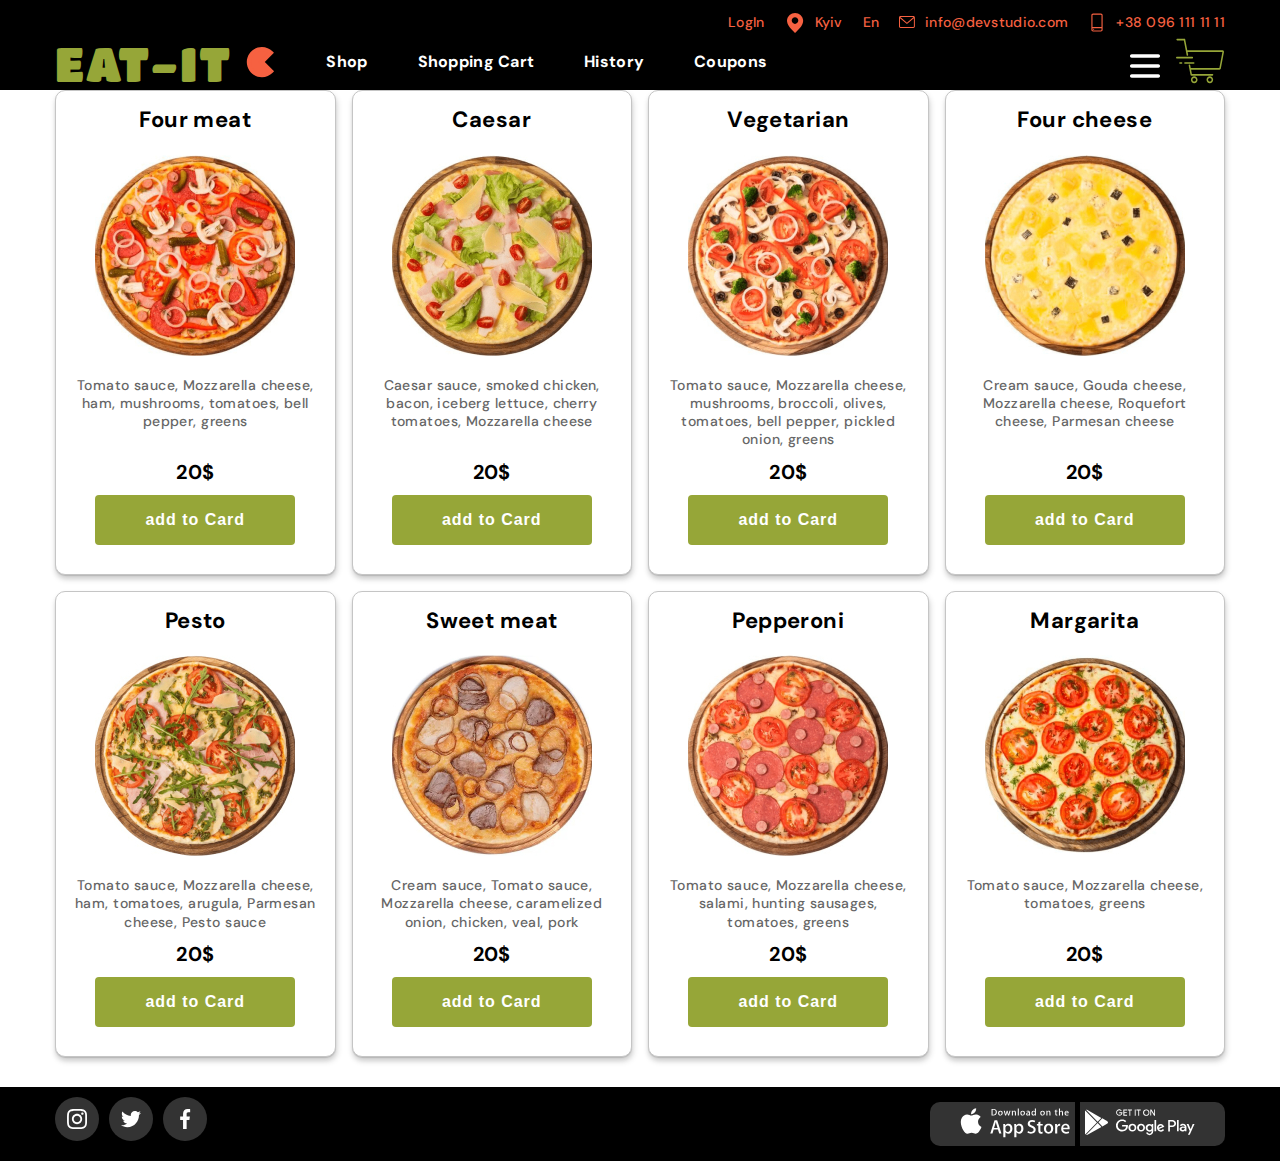
==== commit a6f7387e: "adaptiv index" ====
--- a/cart.html
+++ b/cart.html
@@ -181,8 +181,14 @@
       <section>
         <div class="container">
           <h2 class="visually-hidden">Basket</h2>
-          <ul class="basket__list list card-set">
-            <li class="goods__item card-set__item">
+          <ul class="goods__list list card-set">
+            <li class="goods__item card-set__item">
+              <button class="delete-button">
+                <svg class="delete__icon" width="30" height="30">
+                  <use href="./images/icons.svg#icon-close"></use>
+                </svg>
+              </button>
+
               <div class="goods__wrapper">
                 <h3 class="goods__name">Four meat</h3>
                 <div class="thumb">
@@ -202,9 +208,20 @@
                 <p class="goods__prise">20$</p>
                 <button class="goods__button button">add to Card</button>
               </div>
-            </li>
-
-            <li class="goods__item card-set__item">
+
+              <div class="counter">
+                <button class="counter__button counter__button--minus">-</button>
+                <p class="count">01</p>
+                <button class="counter__button counter__button--plus">+</button>
+              </div>
+            </li>
+
+            <li class="goods__item card-set__item">
+              <button class="delete-button">
+                <svg class="delete__icon" width="30" height="30">
+                  <use href="./images/icons.svg#icon-close"></use>
+                </svg>
+              </button>
               <div class="goods__wrapper">
                 <h3 class="goods__name">Caesar</h3>
                 <div class="thumb">
@@ -225,9 +242,19 @@
                 <p class="goods__prise">20$</p>
                 <button class="goods__button button">add to Card</button>
               </div>
-            </li>
-
-            <li class="goods__item card-set__item">
+              <div class="counter">
+                <button class="counter__button counter__button--minus">-</button>
+                <p class="count">01</p>
+                <button class="counter__button counter__button--plus">+</button>
+              </div>
+            </li>
+
+            <li class="goods__item card-set__item">
+              <button class="delete-button">
+                <svg class="delete__icon" width="30" height="30">
+                  <use href="./images/icons.svg#icon-close"></use>
+                </svg>
+              </button>
               <div class="goods__wrapper">
                 <h3 class="goods__name">Vegetarian</h3>
                 <div class="thumb">
@@ -248,8 +275,20 @@
                 <p class="goods__prise">20$</p>
                 <button class="goods__button button">add to Card</button>
               </div>
-            </li>
-            <li class="goods__item card-set__item">
+              <div class="counter">
+                <button class="counter__button counter__button--minus">-</button>
+                <p class="count">01</p>
+                <button class="counter__button counter__button--plus">+</button>
+              </div>
+            </li>
+
+            <li class="goods__item card-set__item">
+              <button class="delete-button">
+                <svg class="delete__icon" width="30" height="30">
+                  <use href="./images/icons.svg#icon-close"></use>
+                </svg>
+              </button>
+
               <div class="goods__wrapper">
                 <h3 class="goods__name">Four cheese</h3>
                 <div class="thumb">
@@ -269,8 +308,20 @@
                 <p class="goods__prise">20$</p>
                 <button class="goods__button button">add to Card</button>
               </div>
-            </li>
-            <li class="goods__item card-set__item">
+              <div class="counter">
+                <button class="counter__button counter__button--minus">-</button>
+                <p class="count">01</p>
+                <button class="counter__button counter__button--plus">+</button>
+              </div>
+            </li>
+
+            <li class="goods__item card-set__item">
+              <button class="delete-button">
+                <svg class="delete__icon" width="30" height="30">
+                  <use href="./images/icons.svg#icon-close"></use>
+                </svg>
+              </button>
+
               <div class="goods__wrapper">
                 <h3 class="goods__name">Pesto</h3>
                 <div class="thumb">
@@ -291,8 +342,20 @@
                 <p class="goods__prise">20$</p>
                 <button class="goods__button button">add to Card</button>
               </div>
-            </li>
-            <li class="goods__item card-set__item">
+              <div class="counter">
+                <button class="counter__button counter__button--minus">-</button>
+                <p class="count">01</p>
+                <button class="counter__button counter__button--plus">+</button>
+              </div>
+            </li>
+
+            <li class="goods__item card-set__item">
+              <button class="delete-button">
+                <svg class="delete__icon" width="30" height="30">
+                  <use href="./images/icons.svg#icon-close"></use>
+                </svg>
+              </button>
+
               <div class="goods__wrapper">
                 <h3 class="goods__name">Sweet meat</h3>
                 <div class="thumb">
@@ -313,8 +376,20 @@
                 <p class="goods__prise">20$</p>
                 <button class="goods__button button">add to Card</button>
               </div>
-            </li>
-            <li class="goods__item card-set__item">
+              <div class="counter">
+                <button class="counter__button counter__button--minus">-</button>
+                <p class="count">01</p>
+                <button class="counter__button counter__button--plus">+</button>
+              </div>
+            </li>
+
+            <li class="goods__item card-set__item">
+              <button class="delete-button">
+                <svg class="delete__icon" width="30" height="30">
+                  <use href="./images/icons.svg#icon-close"></use>
+                </svg>
+              </button>
+
               <div class="goods__wrapper">
                 <h3 class="goods__name">Pepperoni</h3>
                 <div class="thumb">
@@ -334,8 +409,20 @@
                 <p class="goods__prise">20$</p>
                 <button class="goods__button button">add to Card</button>
               </div>
-            </li>
-            <li class="goods__item card-set__item">
+              <div class="counter">
+                <button class="counter__button counter__button--minus">-</button>
+                <p class="count">01</p>
+                <button class="counter__button counter__button--plus">+</button>
+              </div>
+            </li>
+
+            <li class="goods__item card-set__item">
+              <button class="delete-button">
+                <svg class="delete__icon" width="30" height="30">
+                  <use href="./images/icons.svg#icon-close"></use>
+                </svg>
+              </button>
+
               <div class="goods__wrapper">
                 <h3 class="goods__name">Margarita</h3>
                 <div class="thumb">
@@ -352,6 +439,11 @@
               <div class="goods__box">
                 <p class="goods__prise">20$</p>
                 <button class="goods__button button">add to Card</button>
+              </div>
+              <div class="counter">
+                <button class="counter__button counter__button--minus">-</button>
+                <p class="count">01</p>
+                <button class="counter__button counter__button--plus">+</button>
               </div>
             </li>
           </ul>
--- a/css/main.min.css
+++ b/css/main.min.css
@@ -1 +1 @@
-:root{--background-white: #ffffff;--background-white-transperent:rgba(255, 255, 255,0.2);--background-dark-gray: #323232;--background-black: #000000;--text-black: #000000;--text-white: #ffffff;--text-gray: #666666;--accent-green: #96A638;--accent-green-hover: #b5c944;--accent-orange: #F66141;--accent-orange-hover: #f84720;--font-main: dm sans, sans-serif;--font-decor: titan one, sans-serif;--card-gap: 30px;--card-item-count: 1;--shadow: 0px 1px 3px rgba(0, 0, 0, 0.12), 0px 1px 1px rgba(0, 0, 0, 0.14), 0px 2px 1px rgba(0, 0, 0, 0.2);--card-shadow: 0px 1px 1px rgba(0, 0, 0, 0.12), 0px 4px 4px rgba(0, 0, 0, 0.06), 1px 4px 6px rgba(0, 0, 0, 0.16);--cubic-bezier: cubic-bezier(0.4, 0, 0.2, 1);--time-animatio: 250ms;--transition-color: color var(--time-animatio) var(--cubic-bezier)}*,*::before,*::after{box-sizing:border-box}body{margin:0px;background-color:var(--background-white);font-family:var(--font-main);font-style:normal;font-weight:500;font-size:14px;line-height:1.3;color:var(--text-black);letter-spacing:.03em}body.no-scroll{position:fixed}img{display:block;max-width:100%}p{margin-top:0px;margin-bottom:0px}.list{padding:0;margin:0;list-style:none}.link{text-decoration:none;color:inherit}h1,h2,h3{margin:0}.goods{margin:50px 0}.container{padding:0px 15px;margin-left:auto;margin-right:auto}@media screen and (min-width: 480px){.container{width:480px}}@media screen and (min-width: 768px){.container{width:768px}}@media screen and (min-width: 1200px){.container{width:1200px}}.title{margin-top:0px;margin-bottom:0px;color:var(--text-dark-gray)}.section{padding:60px 0px}.section__title{margin-bottom:30px;font-weight:700;font-size:36px;line-height:1.2;text-align:center;letter-spacing:.03em}@media screen and (min-width: 1200px){.section__title{margin-bottom:50px}}@media screen and (min-width: 1200px){.section{padding:94px 0px}}.visually-hidden{position:absolute;white-space:nowrap;width:1px;height:1px;overflow:hidden;border:0;padding:0;clip:rect(0 0 0 0);clip-path:inset(50%);margin:-1px}.button{display:flex;align-items:center;justify-content:center;min-width:200px;min-height:50px;padding:10px 30px;margin-left:auto;margin-right:auto;text-align:center;font-weight:700;font-size:16px;line-height:1.8;letter-spacing:.06em;cursor:pointer;color:var(--text-white);background-color:var(--accent-green);border:1px solid rgba(0,0,0,0);border-radius:4px;transition:background-color var(--time-animatio) var(--cubic-bezier),color var(--time-animatio) var(--cubic-bezier)}.button:hover,.button:focus{color:var(--text-balck);background-color:var(--accent-green-hover)}.mob-menu{position:fixed;left:0;top:0;width:100vw;height:100vh;padding:40px 48px;background-color:var(--background-black);display:flex;flex-direction:column;justify-content:space-between;overflow-y:auto;transform:translateX(0%);transition:transform var(--time-animatio) var(--cubic-bezier);color:var(--accent-orange);z-index:10}.mob-menu.is-hidden{pointer-events:none;transform:translateX(100%)}.mob-close-button{position:absolute;top:10px;right:15px;padding:0;border:rgba(0,0,0,0);background-color:rgba(0,0,0,0);display:flex;justify-content:center;align-items:center;fill:var(--background-white);transform:rotate(0deg);cursor:pointer;transition:fill var(--time-animatio) var(--cubic-bezier),transform var(--time-animatio) var(--cubic-bezier)}.mob-close-button:hover,.mob-close-button:focus{fill:var(--accent);transform:rotate(90deg)}.mob-close-button__icon{width:40px;height:40px}.user__icon{margin-right:30px}.user-wrapper{display:flex;align-items:center}.user-name{font-weight:500;font-size:30px;line-height:1.175;letter-spacing:.02em}.mob-nav-list__item{margin-bottom:32px}.mob-nav-list__link{font-weight:500;font-size:30px;line-height:1.175;letter-spacing:.02em;color:var(--text-dark-gray);transition:var(--time-animatio) var(--cubic-bezier)}.mob-nav-list__link:hover,.mob-nav-list__link:focus{color:var(--accent-green-hover)}.mob-auth-list__item{margin-bottom:32px}.mob-tel{font-weight:500;font-size:20px;line-height:1.176;letter-spacing:.02em;color:var(--accent);transition:var(--time-animatio) var(--cubic-bezier)}.mob-tel:hover{color:var(--accent-green-hover)}@media screen and (min-width: 480px){.mob-tel{font-size:34px}}.mob-mail{font-weight:500;font-size:20px;line-height:28px;letter-spacing:.02em;transition:var(--time-animatio) var(--cubic-bezier)}.mob-mail:hover{color:var(--accent-green-hover)}.card-set{display:flex;flex-wrap:wrap;gap:var(--card-gap);align-items:center}.card-set__item{flex-basis:calc((100% - (var(--card-item-count) - 1)*var(--card-gap))/var(--card-item-count))}.logo{font-family:var(--font-decor);font-weight:400;font-size:48px;line-height:1.15;letter-spacing:.04em;text-transform:uppercase;color:var(--accent-green);text-decoration:none;margin-right:20px;transition:color var(--time-animatio) var(--cubic-bezier)}@media screen and (min-width: 1200px){.logo{margin-right:50px}}.logo:hover{color:var(--accent-green-hover)}.logo__icon{fill:var(--accent-orange)}.social-list{display:flex;justify-content:center}.social-list__item:not(:last-child){margin-right:10px}.social-list__circle{display:flex;justify-content:center;align-items:center;width:44px;height:44px;border-radius:50%;transition:background-color var(--time-animatio) var(--cubic-bezier)}.social-list__circle:hover,.social-list__circle:focus{background-color:var(--accent)}.social-list__icon{width:20px;height:20px;fill:var(--background-white);transition:fill var(--time-animatio) var(--cubic-bezier)}.social-list__circle:hover .social-list__icon,.social-list__circle:focus .social-list__icon{fill:var(--background-white)}.social-list__circle--transparent{background-color:var(--background-white-transperent)}.social-list__circle--transparent:hover,.social-list__circle--transparent:focus{background-color:var(--accent-orange)}.backdrop{position:fixed;top:0;left:0;z-index:2;width:100%;height:100%;background-color:rgba(0,0,0,.2);transition:opacity var(--time-animatio) var(--cubic-bezier)}.backdrop.is-hidden{opacity:0;pointer-events:none}.modal{position:absolute;top:50%;left:50%;transform:translate(-50%, -50%) scale(1);width:100%;max-width:450px;height:100%;max-height:609px;background-color:var(--background-white);border-radius:4px;padding:40px;transition:transform var(--time-animatio) var(--cubic-bezier)}.backdrop.is-hidden .modal{transform:translate(-50%, -50%) scale(0.9)}@media screen and (max-height: 609px){.modal{overflow-y:auto}}@media screen and (min-width: 1200px){.modal{max-width:528px;max-height:581px}}.close-button{position:absolute;top:8px;right:8px;width:30px;height:30px;border-radius:50%;display:flex;justify-content:center;align-items:center;fill:var(--text-black);background:var(--background-white);border:1px solid rgba(0,0,0,.1);box-shadow:0px 1px 3px rgba(0,0,0,0),0px 1px 1px rgba(0,0,0,0),0px 2px 1px rgba(0,0,0,0);transition:box-shadow var(--time-animatio) var(--cubic-bezier),fill var(--time-animatio) var(--cubic-bezier)}.close-button:hover,.close-button:focus{box-shadow:0px 1px 3px rgba(0,0,0,.12),0px 1px 1px rgba(0,0,0,.14),0px 2px 1px rgba(0,0,0,.2);fill:var(--accent)}.close-button__icon{width:18px;height:18px}.form-title{font-weight:700;font-size:20px;line-height:1.15;text-align:center;letter-spacing:.03em;color:var(--text-dark-gray);margin-bottom:12px}.feedback-input__label{display:block;margin-bottom:4px;font-size:12px;line-height:1.16;letter-spacing:.01em}.feedback-input__wrap{position:relative;margin-bottom:10px}.feedback-input{width:100%;height:40px;border:1px solid var(--border-gray);border-radius:4px;outline:none;padding-left:41px;transition:border var(--time-animatio) var(--cubic-bezier)}.feedback-input:hover,.feedback-input:focus{border:1px solid var(--accent)}.feedback-input__icon{position:absolute;left:12px;top:50%;transform:translateY(-50%);transition:fill var(--time-animatio) var(--cubic-bezier)}.feedback-input:hover+.feedback-input__icon,.feedback-input:focus+.feedback-input__icon{fill:var(--accent)}.user-text{width:100%;min-height:120px;border:1px solid var(--border-gray);border-radius:4px;outline:none;resize:none;padding:16px 12px;margin-bottom:20px;transition:border var(--time-animatio) var(--cubic-bezier)}.user-text::placeholder{font-size:14px;line-height:1.14;letter-spacing:.01em;color:rgba(117,117,117,.5)}.user-text:hover,.user-text:focus{border:1px solid var(--accent)}.privacy{margin-bottom:30px}.privacy__text{display:flex;align-items:center;justify-content:center;font-size:12px;line-height:1;letter-spacing:.03em;color:var(--text-gray);cursor:pointer}@media screen and (min-width: 1200px){.privacy__text{font-size:14px}}.privacy__checkbox{width:16px;height:15px;border:2px solid #212121;border-radius:2px;display:flex;align-items:center;justify-content:center;margin-right:7px;transition:border var(--time-animatio) var(--cubic-bezier)}.privacy__text:hover .privacy__checkbox{border:2px solid var(--accent)}.checkbox:focus+.privacy__text .privacy__checkbox{border:2px solid var(--accent)}.checkbox:checked+.privacy__text .privacy__checkbox{background-color:var(--accent);border:2px solid var(--accent)}.privacy__icon{fill:rgba(0,0,0,0)}.checkbox:checked+.privacy__text .privacy__icon{fill:var(--background-white)}.privacy__link{color:var(--accent)}.feedback__button{margin-left:auto;margin-right:auto;transition:background-color var(--time-animatio) var(--cubic-bezier)}.header{font-weight:500;line-height:1.1;letter-spacing:.02em;border-bottom:1px solid var(--border-gray);background-color:var(--background-black);width:100%;z-index:1;padding-top:10px}.site-settings{display:none}@media screen and (min-width: 1200px){.site-settings{display:flex;justify-content:end;align-items:center;flex-wrap:wrap}}.site-settings__link{font-size:14px;display:flex;align-items:center;color:var(--accent-orange);transition:color var(--time-animatio) var(--cubic-bezier)}.site-settings__link:hover,.site-settings__link:focus{color:var(--accent-green)}.site-settings__link .site-settings__icon{margin-right:10px;fill:currentColor;height:100%}.site-settings__item:not(:last-child){margin-right:20px}.nav__wrapper{display:flex;align-items:center;justify-content:start;flex-wrap:wrap}.nav{display:none}@media screen and (min-width: 768px){.nav{display:flex;flex-wrap:wrap}}.nav__item:not(:last-child){margin-right:50px}@media screen and (min-width: 768px){.nav__item:not(:last-child){margin-right:20px}}@media screen and (min-width: 1200px){.nav__item:not(:last-child){margin-right:50px}}.nav__link{font-weight:700;font-size:16px;line-height:1.3;padding:10px 0px;color:var(--text-white);transition:color var(--time-animatio) var(--cubic-bezier)}.nav__link:hover{color:var(--accent-orange)}.menu-box{margin-left:auto}.open-menu-button{margin-left:auto;background-color:rgba(0,0,0,0);border:none;fill:var(--text-white);transition:fill var(--time-animatio) var(--cubic-bezier)}.open-menu-button:hover{fill:var(--accent-green-hover)}.basket{margin-left:auto}.basket-icon--green{fill:var(--accent-green)}.basket-icon--green:hover{fill:var(--accent-green-hover)}.nav-list{display:none}@media screen and (min-width: 768px){.nav-list{display:flex}.nav-list__item{display:flex;flex-wrap:wrap;align-items:center;padding-top:32px;padding-bottom:32px;position:relative}.nav-list .nav-list__item+.nav-list__item{margin-left:50px}.nav-list .nav-list__link{text-decoration:none;color:var(--text-dark-gray);transition:color var(--time-animatio) var(--cubic-bezier)}.nav-list .nav-list__link:hover,.nav-list .nav-list__link:focus,.nav-list .nav-list__link--current{color:var(--accent)}.nav-list .nav-list__link--current::after{content:" ";background-color:var(--accent);height:4px;width:100%;border-radius:2px;position:absolute;left:0;bottom:0px}}:root{--card-gap: 16px}.filter{background-color:var(--background-black);padding-top:20px;padding-bottom:20px;border-radius:0px 0px 10px 10px}.shops{justify-content:center}.shops__link{background-color:var(--background-dark-gray);width:110px;height:110px;display:block;padding:5px;border:1px solid var(--accent-orange);border-radius:10px;transition:background-color var(--time-animatio) var(--cubic-bezier)}.shops__link:hover{background-color:var(--accent-orange)}.shops__icon{fill:var(--accent-orange);transition:fill var(--time-animatio) var(--cubic-bezier)}.shops__link:hover .shops__icon{fill:var(--background-white)}.goods__list{--card-item-count: 4;margin-bottom:30px;justify-content:center}.goods__item{position:relative;display:flex;flex-direction:column;justify-content:space-between;align-items:center;height:500px;padding:15px;background-color:var(--background-white)}.goods__item:hover{box-shadow:0px 1px 1px rgba(0,0,0,.12),0px 4px 4px rgba(0,0,0,.06),1px 4px 6px rgba(0,0,0,.16)}.delete-button{width:40px;height:40px;position:absolute;top:10px;right:15px;padding:0;border:rgba(0,0,0,0);border-radius:50%;box-shadow:var(--shadow);background-color:rgba(0,0,0,0);display:flex;justify-content:center;align-items:center;fill:var(--background-black);cursor:pointer;transition:fill var(--time-animatio) var(--cubic-bezier),transform var(--time-animatio) var(--cubic-bezier)}.delete-button:hover,.delete-button:focus{fill:red}.goods__name{font-weight:700;font-size:22px;line-height:1.3;text-align:center;margin-bottom:20px}.goods__image{margin:0 auto;margin-bottom:20px}.goods__description{font-size:14px;line-height:1.3;text-align:center;color:var(--text-gray);margin-bottom:10px;flex-grow:1}.goods__prise{font-weight:700;font-size:20px;line-height:1.3;text-align:center;color:var(--text-black);margin-bottom:10px}.goods__button{margin-top:auto}.order{justify-content:end}.basket-icon--black{margin-left:10px;fill:var(--background-black)}.counter{display:flex;flex-wrap:nowrap}.footer{padding-top:10px;padding-bottom:10px;background-color:var(--background-black)}.footer-container{display:flex;justify-content:space-between;align-items:center}.social-list{justify-content:center}.social-list__icon--white{fill:var(--background-white)}.apps{display:flex;align-items:c}.apps__item:not(:last-child){margin-right:5px}.apps__link--apple{border-radius:10px 0px 0px 10px;padding:0px 3px 0px 30px}.apps__link--android{border-radius:0px 10px 10px 0px;padding:0px 30px 0px 3px}.apps__link{display:block;background-color:var(--background-white-transperent);transition:background-color var(--time-animatio) var(--cubic-bezier)}.apps__link:hover{background-color:var(--accent-orange)}/*# sourceMappingURL=main.min.css.map */+:root{--background-white: #ffffff;--background-white-transperent:rgba(255, 255, 255,0.2);--background-dark-gray: #323232;--background-black: #000000;--text-black: #000000;--text-white: #ffffff;--text-gray: #666666;--accent-green: #96A638;--accent-green-hover: #b5c944;--accent-orange: #F66141;--accent-orange-hover: #f84720;--font-main: dm sans, sans-serif;--font-decor: titan one, sans-serif;--card-gap: 30px;--card-item-count: 1;--shadow: 0px 1px 3px rgba(0, 0, 0, 0.12), 0px 1px 1px rgba(0, 0, 0, 0.14), 0px 2px 1px rgba(0, 0, 0, 0.2);--card-shadow: 0px 1px 1px rgba(0, 0, 0, 0.12), 0px 4px 4px rgba(0, 0, 0, 0.06), 1px 4px 6px rgba(0, 0, 0, 0.16);--cubic-bezier: cubic-bezier(0.4, 0, 0.2, 1);--time-animatio: 250ms;--transition-color: color var(--time-animatio) var(--cubic-bezier)}*,*::before,*::after{box-sizing:border-box}body{margin:0px;background-color:var(--background-white);font-family:var(--font-main);font-style:normal;font-weight:500;font-size:14px;line-height:1.3;color:var(--text-black);letter-spacing:.03em}body.no-scroll{position:fixed}img{display:block;max-width:100%}p{margin-top:0px;margin-bottom:0px}.list{padding:0;margin:0;list-style:none}.link{text-decoration:none;color:inherit}h1,h2,h3{margin:0}.goods{margin:50px 0}.container{padding:0px 15px;margin-left:auto;margin-right:auto}@media screen and (min-width: 480px){.container{width:480px}}@media screen and (min-width: 768px){.container{width:768px}}@media screen and (min-width: 1200px){.container{width:1200px}}.title{margin-top:0px;margin-bottom:0px;color:var(--text-dark-gray)}.section{padding:60px 0px}.section__title{margin-bottom:30px;font-weight:700;font-size:36px;line-height:1.2;text-align:center;letter-spacing:.03em}@media screen and (min-width: 1200px){.section__title{margin-bottom:50px}}@media screen and (min-width: 1200px){.section{padding:94px 0px}}.visually-hidden{position:absolute;white-space:nowrap;width:1px;height:1px;overflow:hidden;border:0;padding:0;clip:rect(0 0 0 0);clip-path:inset(50%);margin:-1px}.button{display:flex;align-items:center;justify-content:center;min-width:200px;min-height:50px;padding:10px 30px;margin-left:auto;margin-right:auto;text-align:center;font-weight:700;font-size:16px;line-height:1.8;letter-spacing:.06em;cursor:pointer;color:var(--text-white);background-color:var(--accent-green);border:1px solid rgba(0,0,0,0);border-radius:4px;transition:background-color var(--time-animatio) var(--cubic-bezier),color var(--time-animatio) var(--cubic-bezier)}.button:hover,.button:focus{color:var(--text-balck);background-color:var(--accent-green-hover)}.mob-menu{position:fixed;left:0;top:0;width:100vw;height:100vh;padding:40px 48px;background-color:var(--background-black);display:flex;flex-direction:column;justify-content:space-between;overflow-y:auto;transform:translateX(0%);transition:transform var(--time-animatio) var(--cubic-bezier);color:var(--accent-orange);z-index:10}.mob-menu.is-hidden{pointer-events:none;transform:translateX(100%)}.mob-close-button{position:absolute;top:10px;right:15px;padding:0;border:rgba(0,0,0,0);background-color:rgba(0,0,0,0);display:flex;justify-content:center;align-items:center;fill:var(--background-white);transform:rotate(0deg);cursor:pointer;transition:fill var(--time-animatio) var(--cubic-bezier),transform var(--time-animatio) var(--cubic-bezier)}.mob-close-button:hover,.mob-close-button:focus{fill:var(--accent);transform:rotate(90deg)}.mob-close-button__icon{width:40px;height:40px}.user__icon{margin-right:30px}.user-wrapper{display:flex;align-items:center}.user-name{font-weight:500;font-size:20px;line-height:1.175;letter-spacing:.02em}@media screen and (min-width: 480px){.user-name{font-size:30px}}@media screen and (min-width: 768px){.user-name{font-size:30px}}@media screen and (min-width: 1200px){.user-name{font-size:40px}}.mob-nav-list__item{margin-bottom:32px;border-bottom:1px solid var(--accent-orange)}.mob-nav-list__link{font-weight:500;font-size:20px;line-height:1.175;letter-spacing:.02em;color:var(--text-dark-gray);transition:var(--time-animatio) var(--cubic-bezier)}.mob-nav-list__link:hover,.mob-nav-list__link:focus{color:var(--accent-green-hover)}@media screen and (min-width: 480px){.mob-nav-list__link{font-size:30px}}@media screen and (min-width: 768px){.mob-nav-list__link{font-size:30px}}@media screen and (min-width: 1200px){.mob-nav-list__link{font-size:40px}}.mob-auth-list__item{margin-bottom:32px}.mob-tel{font-weight:500;font-size:20px;line-height:1.176;letter-spacing:.02em;color:var(--accent);transition:var(--time-animatio) var(--cubic-bezier)}.mob-tel:hover{color:var(--accent-green-hover)}@media screen and (min-width: 480px){.mob-tel{font-size:34px}}.mob-mail{font-weight:500;font-size:20px;line-height:28px;letter-spacing:.02em;transition:var(--time-animatio) var(--cubic-bezier)}.mob-mail:hover{color:var(--accent-green-hover)}.card-set{display:flex;flex-wrap:wrap;gap:var(--card-gap);align-items:stretch}.card-set__item{flex-basis:calc((100% - (var(--card-item-count) - 1)*var(--card-gap))/var(--card-item-count))}.logo{font-family:var(--font-decor);font-weight:400;font-size:48px;line-height:1.15;letter-spacing:.04em;text-transform:uppercase;color:var(--accent-green);text-decoration:none;margin-right:20px;transition:color var(--time-animatio) var(--cubic-bezier)}@media screen and (min-width: 1200px){.logo{margin-right:50px}}.logo:hover{color:var(--accent-green-hover)}.logo__icon{fill:var(--accent-orange)}.social-list{display:flex;justify-content:center}.social-list__item:not(:last-child){margin-right:10px}.social-list__circle{display:flex;justify-content:center;align-items:center;width:44px;height:44px;border-radius:50%;transition:background-color var(--time-animatio) var(--cubic-bezier)}.social-list__circle:hover,.social-list__circle:focus{background-color:var(--accent)}.social-list__icon{width:20px;height:20px;fill:var(--background-white);transition:fill var(--time-animatio) var(--cubic-bezier)}.social-list__circle:hover .social-list__icon,.social-list__circle:focus .social-list__icon{fill:var(--background-white)}.social-list__circle--transparent{background-color:var(--background-white-transperent)}.social-list__circle--transparent:hover,.social-list__circle--transparent:focus{background-color:var(--accent-orange)}.backdrop{position:fixed;top:0;left:0;z-index:2;width:100%;height:100%;background-color:rgba(0,0,0,.2);transition:opacity var(--time-animatio) var(--cubic-bezier)}.backdrop.is-hidden{opacity:0;pointer-events:none}.modal{position:absolute;top:50%;left:50%;transform:translate(-50%, -50%) scale(1);width:100%;max-width:450px;height:100%;max-height:609px;background-color:var(--background-white);border-radius:4px;padding:40px;transition:transform var(--time-animatio) var(--cubic-bezier)}.backdrop.is-hidden .modal{transform:translate(-50%, -50%) scale(0.9)}@media screen and (max-height: 609px){.modal{overflow-y:auto}}@media screen and (min-width: 1200px){.modal{max-width:528px;max-height:581px}}.close-button{position:absolute;top:8px;right:8px;width:30px;height:30px;border-radius:50%;display:flex;justify-content:center;align-items:center;fill:var(--text-black);background:var(--background-white);border:1px solid rgba(0,0,0,.1);box-shadow:0px 1px 3px rgba(0,0,0,0),0px 1px 1px rgba(0,0,0,0),0px 2px 1px rgba(0,0,0,0);transition:box-shadow var(--time-animatio) var(--cubic-bezier),fill var(--time-animatio) var(--cubic-bezier)}.close-button:hover,.close-button:focus{box-shadow:0px 1px 3px rgba(0,0,0,.12),0px 1px 1px rgba(0,0,0,.14),0px 2px 1px rgba(0,0,0,.2);fill:var(--accent)}.close-button__icon{width:18px;height:18px}.form-title{font-weight:700;font-size:20px;line-height:1.15;text-align:center;letter-spacing:.03em;color:var(--text-dark-gray);margin-bottom:12px}.feedback-input__label{display:block;margin-bottom:4px;font-size:12px;line-height:1.16;letter-spacing:.01em}.feedback-input__wrap{position:relative;margin-bottom:10px}.feedback-input{width:100%;height:40px;border:1px solid var(--border-gray);border-radius:4px;outline:none;padding-left:41px;transition:border var(--time-animatio) var(--cubic-bezier)}.feedback-input:hover,.feedback-input:focus{border:1px solid var(--accent)}.feedback-input__icon{position:absolute;left:12px;top:50%;transform:translateY(-50%);transition:fill var(--time-animatio) var(--cubic-bezier)}.feedback-input:hover+.feedback-input__icon,.feedback-input:focus+.feedback-input__icon{fill:var(--accent)}.user-text{width:100%;min-height:120px;border:1px solid var(--border-gray);border-radius:4px;outline:none;resize:none;padding:16px 12px;margin-bottom:20px;transition:border var(--time-animatio) var(--cubic-bezier)}.user-text::placeholder{font-size:14px;line-height:1.14;letter-spacing:.01em;color:rgba(117,117,117,.5)}.user-text:hover,.user-text:focus{border:1px solid var(--accent)}.privacy{margin-bottom:30px}.privacy__text{display:flex;align-items:center;justify-content:center;font-size:12px;line-height:1;letter-spacing:.03em;color:var(--text-gray);cursor:pointer}@media screen and (min-width: 1200px){.privacy__text{font-size:14px}}.privacy__checkbox{width:16px;height:15px;border:2px solid #212121;border-radius:2px;display:flex;align-items:center;justify-content:center;margin-right:7px;transition:border var(--time-animatio) var(--cubic-bezier)}.privacy__text:hover .privacy__checkbox{border:2px solid var(--accent)}.checkbox:focus+.privacy__text .privacy__checkbox{border:2px solid var(--accent)}.checkbox:checked+.privacy__text .privacy__checkbox{background-color:var(--accent);border:2px solid var(--accent)}.privacy__icon{fill:rgba(0,0,0,0)}.checkbox:checked+.privacy__text .privacy__icon{fill:var(--background-white)}.privacy__link{color:var(--accent)}.feedback__button{margin-left:auto;margin-right:auto;transition:background-color var(--time-animatio) var(--cubic-bezier)}.header{font-weight:500;line-height:1.1;letter-spacing:.02em;border-bottom:1px solid var(--border-gray);background-color:var(--background-black);width:100%;z-index:1;padding-top:10px}.site-settings{display:none}@media screen and (min-width: 1200px){.site-settings{display:flex;justify-content:end;align-items:center;flex-wrap:wrap}}.site-settings__link{font-size:14px;display:flex;align-items:center;color:var(--accent-orange);transition:color var(--time-animatio) var(--cubic-bezier)}.site-settings__link:hover,.site-settings__link:focus{color:var(--accent-green)}.site-settings__link .site-settings__icon{margin-right:10px;fill:currentColor;height:100%}.site-settings__item:not(:last-child){margin-right:20px}.nav__wrapper{display:flex;align-items:center;justify-content:start;flex-wrap:wrap}.nav{display:none}@media screen and (min-width: 768px){.nav{display:flex;flex-wrap:wrap}}.nav__item:not(:last-child){margin-right:50px}@media screen and (min-width: 768px){.nav__item:not(:last-child){margin-right:20px}}@media screen and (min-width: 1200px){.nav__item:not(:last-child){margin-right:50px}}.nav__link{font-weight:700;font-size:16px;line-height:1.3;padding:10px 0px;color:var(--text-white);transition:color var(--time-animatio) var(--cubic-bezier)}.nav__link:hover{color:var(--accent-orange)}.menu-box{margin-left:auto}.open-menu-button{margin-left:auto;background-color:rgba(0,0,0,0);border:none;fill:var(--text-white);transition:fill var(--time-animatio) var(--cubic-bezier)}.open-menu-button:hover{fill:var(--accent-green-hover)}.basket{margin-left:auto}.basket-icon--green{fill:var(--accent-green)}.basket-icon--green:hover{fill:var(--accent-green-hover)}.nav-list{display:none}@media screen and (min-width: 768px){.nav-list{display:flex}.nav-list__item{display:flex;flex-wrap:wrap;align-items:center;padding-top:32px;padding-bottom:32px;position:relative}.nav-list .nav-list__item+.nav-list__item{margin-left:50px}.nav-list .nav-list__link{text-decoration:none;color:var(--text-dark-gray);transition:color var(--time-animatio) var(--cubic-bezier)}.nav-list .nav-list__link:hover,.nav-list .nav-list__link:focus,.nav-list .nav-list__link--current{color:var(--accent)}.nav-list .nav-list__link--current::after{content:" ";background-color:var(--accent);height:4px;width:100%;border-radius:2px;position:absolute;left:0;bottom:0px}}:root{--card-gap: 16px}.filter{background-color:var(--background-black);padding-top:20px;padding-bottom:20px;border-radius:0px 0px 10px 10px}.shops{justify-content:center}.shops__link{background-color:var(--background-dark-gray);width:110px;height:110px;display:block;padding:5px;border:1px solid var(--accent-orange);border-radius:10px;transition:background-color var(--time-animatio) var(--cubic-bezier)}.shops__link:hover{background-color:var(--accent-orange)}.shops__icon{fill:var(--accent-orange);transition:fill var(--time-animatio) var(--cubic-bezier)}.shops__link:hover .shops__icon{fill:var(--background-white)}.goods__list{--card-item-count: 1;margin-bottom:30px;justify-content:center}@media screen and (min-width: 480px){.goods__list{--card-item-count: 1}}@media screen and (min-width: 768px){.goods__list{--card-item-count: 3}}@media screen and (min-width: 1200px){.goods__list{--card-item-count: 4}}.goods__item{position:relative;display:flex;flex-direction:column;justify-content:space-between;align-items:center;border:1px solid #c5c5c5;padding:15px;background-color:var(--background-white);border-radius:10px;box-shadow:0px 1px 1px rgba(0,0,0,.12),0px 4px 4px rgba(0,0,0,.06),1px 4px 6px rgba(0,0,0,.16)}@media screen and (min-width: 480px){.goods__item{width:480px}}@media screen and (min-width: 768px){.goods__item{width:768px}}@media screen and (min-width: 1200px){.goods__item{width:1200px}}.goods__item:hover{box-shadow:0px 1px 1px rgba(0,0,0,.12),0px 4px 4px rgba(0,0,0,.06),1px 4px 6px rgba(0,0,0,.16)}.delete-button{width:40px;height:40px;position:absolute;top:10px;right:15px;padding:0;border:rgba(0,0,0,0);border-radius:50%;box-shadow:var(--shadow);background-color:rgba(0,0,0,0);display:flex;justify-content:center;align-items:center;fill:var(--background-black);cursor:pointer;transition:fill var(--time-animatio) var(--cubic-bezier),transform var(--time-animatio) var(--cubic-bezier);display:none}.delete-button:hover,.delete-button:focus{fill:#c42c07}.goods__name{font-weight:700;font-size:22px;line-height:1.3;text-align:center;margin-bottom:20px}.goods__image{margin:0 auto;margin-bottom:20px}.goods__description{font-size:14px;line-height:1.3;text-align:center;color:var(--text-gray);margin-bottom:10px;flex-grow:1}.goods__box{height:100px}.goods__prise{font-weight:700;font-size:20px;line-height:1.3;text-align:center;color:var(--text-black);margin-bottom:10px}.goods__button{margin-top:auto}.order{justify-content:end}.basket-icon--black{margin-left:10px;fill:var(--background-black)}.counter{display:flex;flex-wrap:nowrap;align-items:baseline;display:none}.counter__button{font-weight:700;font-size:10px;text-align:center;width:35px;height:35px;background-color:var(--accent-green);border:none;border-radius:10%;margin:10px}.counter__button:hover{background-color:var(--accent-green-hover)}.count{font-weight:700;font-size:15px;text-align:center}.footer{padding-top:10px;padding-bottom:10px;background-color:var(--background-black)}@media screen and (min-width: 480px){.footer-container{display:flex;justify-content:space-between;align-items:center;flex-wrap:wrap}}.social-list{justify-content:center;margin-bottom:10px}.social-list__icon--white{fill:var(--background-white)}.apps{display:flex;justify-content:center}.apps__item:not(:last-child){margin-right:5px}.apps__link--apple{border-radius:10px 0px 0px 10px;padding:0px 3px 0px 30px}.apps__link--android{border-radius:0px 10px 10px 0px;padding:0px 30px 0px 3px}.apps__link{display:block;background-color:var(--background-white-transperent);transition:background-color var(--time-animatio) var(--cubic-bezier)}.apps__link:hover{background-color:var(--accent-orange)}/*# sourceMappingURL=main.min.css.map */